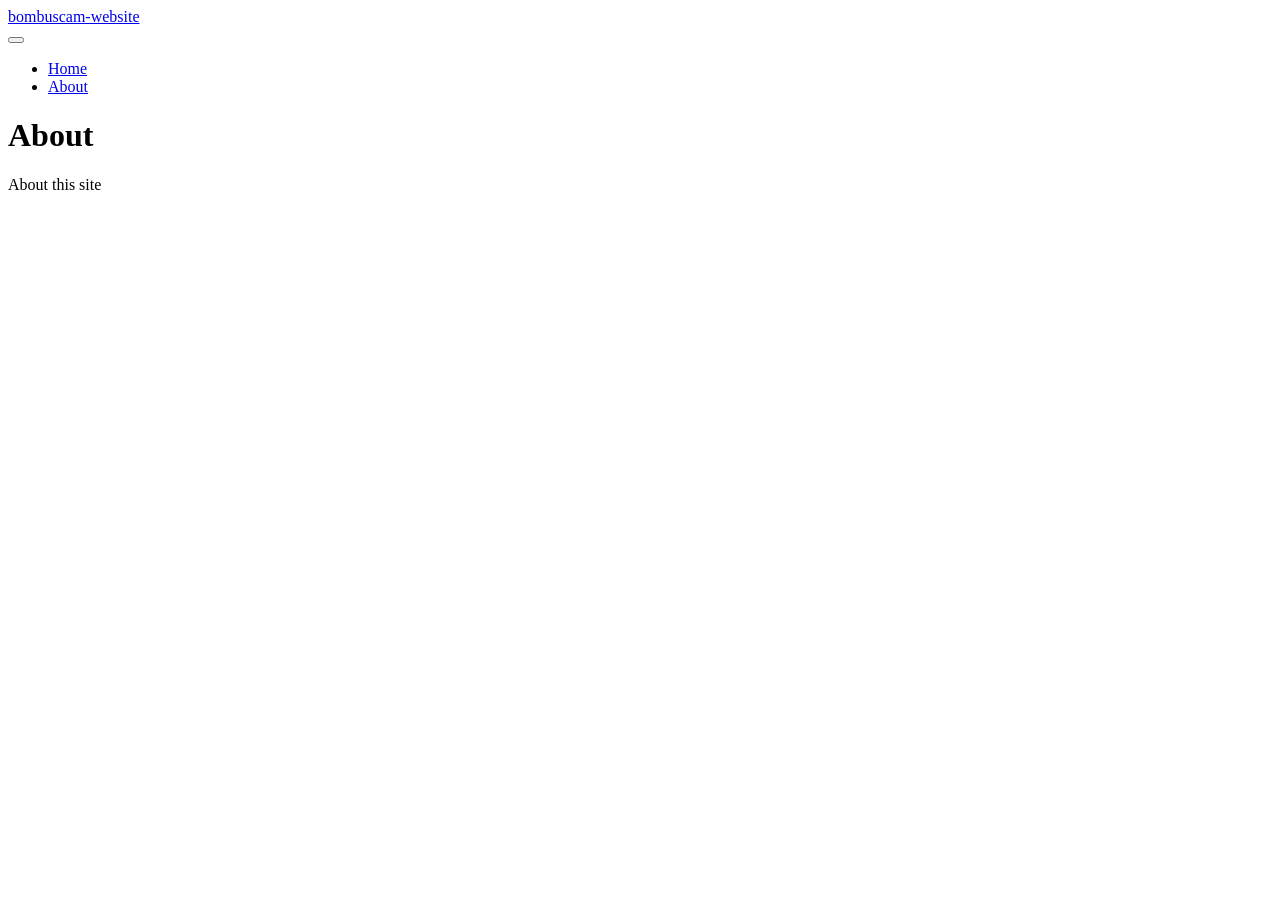
==== docs/about.html @ 67393d84 "first commit" ====
<!DOCTYPE html>
<html xmlns="http://www.w3.org/1999/xhtml" lang="en" xml:lang="en"><head>

<meta charset="utf-8">
<meta name="generator" content="quarto-1.7.32">

<meta name="viewport" content="width=device-width, initial-scale=1.0, user-scalable=yes">


<title>About – bombuscam-website</title>
<style>
code{white-space: pre-wrap;}
span.smallcaps{font-variant: small-caps;}
div.columns{display: flex; gap: min(4vw, 1.5em);}
div.column{flex: auto; overflow-x: auto;}
div.hanging-indent{margin-left: 1.5em; text-indent: -1.5em;}
ul.task-list{list-style: none;}
ul.task-list li input[type="checkbox"] {
  width: 0.8em;
  margin: 0 0.8em 0.2em -1em; /* quarto-specific, see https://github.com/quarto-dev/quarto-cli/issues/4556 */ 
  vertical-align: middle;
}
</style>


<script src="site_libs/quarto-nav/quarto-nav.js"></script>
<script src="site_libs/quarto-nav/headroom.min.js"></script>
<script src="site_libs/clipboard/clipboard.min.js"></script>
<script src="site_libs/quarto-search/autocomplete.umd.js"></script>
<script src="site_libs/quarto-search/fuse.min.js"></script>
<script src="site_libs/quarto-search/quarto-search.js"></script>
<meta name="quarto:offset" content="./">
<script src="site_libs/quarto-html/quarto.js" type="module"></script>
<script src="site_libs/quarto-html/tabsets/tabsets.js" type="module"></script>
<script src="site_libs/quarto-html/popper.min.js"></script>
<script src="site_libs/quarto-html/tippy.umd.min.js"></script>
<script src="site_libs/quarto-html/anchor.min.js"></script>
<link href="site_libs/quarto-html/tippy.css" rel="stylesheet">
<link href="site_libs/quarto-html/quarto-syntax-highlighting-37eea08aefeeee20ff55810ff984fec1.css" rel="stylesheet" id="quarto-text-highlighting-styles">
<script src="site_libs/bootstrap/bootstrap.min.js"></script>
<link href="site_libs/bootstrap/bootstrap-icons.css" rel="stylesheet">
<link href="site_libs/bootstrap/bootstrap-c1fac2584b48ed01fb6e278e36375074.min.css" rel="stylesheet" append-hash="true" id="quarto-bootstrap" data-mode="light">
<script id="quarto-search-options" type="application/json">{
  "location": "navbar",
  "copy-button": false,
  "collapse-after": 3,
  "panel-placement": "end",
  "type": "overlay",
  "limit": 50,
  "keyboard-shortcut": [
    "f",
    "/",
    "s"
  ],
  "show-item-context": false,
  "language": {
    "search-no-results-text": "No results",
    "search-matching-documents-text": "matching documents",
    "search-copy-link-title": "Copy link to search",
    "search-hide-matches-text": "Hide additional matches",
    "search-more-match-text": "more match in this document",
    "search-more-matches-text": "more matches in this document",
    "search-clear-button-title": "Clear",
    "search-text-placeholder": "",
    "search-detached-cancel-button-title": "Cancel",
    "search-submit-button-title": "Submit",
    "search-label": "Search"
  }
}</script>


<link rel="stylesheet" href="styles.css">
</head>

<body class="nav-fixed quarto-light">

<div id="quarto-search-results"></div>
  <header id="quarto-header" class="headroom fixed-top">
    <nav class="navbar navbar-expand-lg " data-bs-theme="dark">
      <div class="navbar-container container-fluid">
      <div class="navbar-brand-container mx-auto">
    <a class="navbar-brand" href="./index.html">
    <span class="navbar-title">bombuscam-website</span>
    </a>
  </div>
            <div id="quarto-search" class="" title="Search"></div>
          <button class="navbar-toggler" type="button" data-bs-toggle="collapse" data-bs-target="#navbarCollapse" aria-controls="navbarCollapse" role="menu" aria-expanded="false" aria-label="Toggle navigation" onclick="if (window.quartoToggleHeadroom) { window.quartoToggleHeadroom(); }">
  <span class="navbar-toggler-icon"></span>
</button>
          <div class="collapse navbar-collapse" id="navbarCollapse">
            <ul class="navbar-nav navbar-nav-scroll me-auto">
  <li class="nav-item">
    <a class="nav-link" href="./index.html"> 
<span class="menu-text">Home</span></a>
  </li>  
  <li class="nav-item">
    <a class="nav-link active" href="./about.html" aria-current="page"> 
<span class="menu-text">About</span></a>
  </li>  
</ul>
          </div> <!-- /navcollapse -->
            <div class="quarto-navbar-tools">
</div>
      </div> <!-- /container-fluid -->
    </nav>
</header>
<!-- content -->
<div id="quarto-content" class="quarto-container page-columns page-rows-contents page-layout-article page-navbar">
<!-- sidebar -->
<!-- margin-sidebar -->
    <div id="quarto-margin-sidebar" class="sidebar margin-sidebar zindex-bottom">
        
    </div>
<!-- main -->
<main class="content" id="quarto-document-content">

<header id="title-block-header" class="quarto-title-block default">
<div class="quarto-title">
<h1 class="title">About</h1>
</div>



<div class="quarto-title-meta">

    
  
    
  </div>
  


</header>


<p>About this site</p>



</main> <!-- /main -->
<script id="quarto-html-after-body" type="application/javascript">
  window.document.addEventListener("DOMContentLoaded", function (event) {
    const icon = "";
    const anchorJS = new window.AnchorJS();
    anchorJS.options = {
      placement: 'right',
      icon: icon
    };
    anchorJS.add('.anchored');
    const isCodeAnnotation = (el) => {
      for (const clz of el.classList) {
        if (clz.startsWith('code-annotation-')) {                     
          return true;
        }
      }
      return false;
    }
    const onCopySuccess = function(e) {
      // button target
      const button = e.trigger;
      // don't keep focus
      button.blur();
      // flash "checked"
      button.classList.add('code-copy-button-checked');
      var currentTitle = button.getAttribute("title");
      button.setAttribute("title", "Copied!");
      let tooltip;
      if (window.bootstrap) {
        button.setAttribute("data-bs-toggle", "tooltip");
        button.setAttribute("data-bs-placement", "left");
        button.setAttribute("data-bs-title", "Copied!");
        tooltip = new bootstrap.Tooltip(button, 
          { trigger: "manual", 
            customClass: "code-copy-button-tooltip",
            offset: [0, -8]});
        tooltip.show();    
      }
      setTimeout(function() {
        if (tooltip) {
          tooltip.hide();
          button.removeAttribute("data-bs-title");
          button.removeAttribute("data-bs-toggle");
          button.removeAttribute("data-bs-placement");
        }
        button.setAttribute("title", currentTitle);
        button.classList.remove('code-copy-button-checked');
      }, 1000);
      // clear code selection
      e.clearSelection();
    }
    const getTextToCopy = function(trigger) {
        const codeEl = trigger.previousElementSibling.cloneNode(true);
        for (const childEl of codeEl.children) {
          if (isCodeAnnotation(childEl)) {
            childEl.remove();
          }
        }
        return codeEl.innerText;
    }
    const clipboard = new window.ClipboardJS('.code-copy-button:not([data-in-quarto-modal])', {
      text: getTextToCopy
    });
    clipboard.on('success', onCopySuccess);
    if (window.document.getElementById('quarto-embedded-source-code-modal')) {
      const clipboardModal = new window.ClipboardJS('.code-copy-button[data-in-quarto-modal]', {
        text: getTextToCopy,
        container: window.document.getElementById('quarto-embedded-source-code-modal')
      });
      clipboardModal.on('success', onCopySuccess);
    }
      var localhostRegex = new RegExp(/^(?:http|https):\/\/localhost\:?[0-9]*\//);
      var mailtoRegex = new RegExp(/^mailto:/);
        var filterRegex = new RegExp('/' + window.location.host + '/');
      var isInternal = (href) => {
          return filterRegex.test(href) || localhostRegex.test(href) || mailtoRegex.test(href);
      }
      // Inspect non-navigation links and adorn them if external
     var links = window.document.querySelectorAll('a[href]:not(.nav-link):not(.navbar-brand):not(.toc-action):not(.sidebar-link):not(.sidebar-item-toggle):not(.pagination-link):not(.no-external):not([aria-hidden]):not(.dropdown-item):not(.quarto-navigation-tool):not(.about-link)');
      for (var i=0; i<links.length; i++) {
        const link = links[i];
        if (!isInternal(link.href)) {
          // undo the damage that might have been done by quarto-nav.js in the case of
          // links that we want to consider external
          if (link.dataset.originalHref !== undefined) {
            link.href = link.dataset.originalHref;
          }
        }
      }
    function tippyHover(el, contentFn, onTriggerFn, onUntriggerFn) {
      const config = {
        allowHTML: true,
        maxWidth: 500,
        delay: 100,
        arrow: false,
        appendTo: function(el) {
            return el.parentElement;
        },
        interactive: true,
        interactiveBorder: 10,
        theme: 'quarto',
        placement: 'bottom-start',
      };
      if (contentFn) {
        config.content = contentFn;
      }
      if (onTriggerFn) {
        config.onTrigger = onTriggerFn;
      }
      if (onUntriggerFn) {
        config.onUntrigger = onUntriggerFn;
      }
      window.tippy(el, config); 
    }
    const noterefs = window.document.querySelectorAll('a[role="doc-noteref"]');
    for (var i=0; i<noterefs.length; i++) {
      const ref = noterefs[i];
      tippyHover(ref, function() {
        // use id or data attribute instead here
        let href = ref.getAttribute('data-footnote-href') || ref.getAttribute('href');
        try { href = new URL(href).hash; } catch {}
        const id = href.replace(/^#\/?/, "");
        const note = window.document.getElementById(id);
        if (note) {
          return note.innerHTML;
        } else {
          return "";
        }
      });
    }
    const xrefs = window.document.querySelectorAll('a.quarto-xref');
    const processXRef = (id, note) => {
      // Strip column container classes
      const stripColumnClz = (el) => {
        el.classList.remove("page-full", "page-columns");
        if (el.children) {
          for (const child of el.children) {
            stripColumnClz(child);
          }
        }
      }
      stripColumnClz(note)
      if (id === null || id.startsWith('sec-')) {
        // Special case sections, only their first couple elements
        const container = document.createElement("div");
        if (note.children && note.children.length > 2) {
          container.appendChild(note.children[0].cloneNode(true));
          for (let i = 1; i < note.children.length; i++) {
            const child = note.children[i];
            if (child.tagName === "P" && child.innerText === "") {
              continue;
            } else {
              container.appendChild(child.cloneNode(true));
              break;
            }
          }
          if (window.Quarto?.typesetMath) {
            window.Quarto.typesetMath(container);
          }
          return container.innerHTML
        } else {
          if (window.Quarto?.typesetMath) {
            window.Quarto.typesetMath(note);
          }
          return note.innerHTML;
        }
      } else {
        // Remove any anchor links if they are present
        const anchorLink = note.querySelector('a.anchorjs-link');
        if (anchorLink) {
          anchorLink.remove();
        }
        if (window.Quarto?.typesetMath) {
          window.Quarto.typesetMath(note);
        }
        if (note.classList.contains("callout")) {
          return note.outerHTML;
        } else {
          return note.innerHTML;
        }
      }
    }
    for (var i=0; i<xrefs.length; i++) {
      const xref = xrefs[i];
      tippyHover(xref, undefined, function(instance) {
        instance.disable();
        let url = xref.getAttribute('href');
        let hash = undefined; 
        if (url.startsWith('#')) {
          hash = url;
        } else {
          try { hash = new URL(url).hash; } catch {}
        }
        if (hash) {
          const id = hash.replace(/^#\/?/, "");
          const note = window.document.getElementById(id);
          if (note !== null) {
            try {
              const html = processXRef(id, note.cloneNode(true));
              instance.setContent(html);
            } finally {
              instance.enable();
              instance.show();
            }
          } else {
            // See if we can fetch this
            fetch(url.split('#')[0])
            .then(res => res.text())
            .then(html => {
              const parser = new DOMParser();
              const htmlDoc = parser.parseFromString(html, "text/html");
              const note = htmlDoc.getElementById(id);
              if (note !== null) {
                const html = processXRef(id, note);
                instance.setContent(html);
              } 
            }).finally(() => {
              instance.enable();
              instance.show();
            });
          }
        } else {
          // See if we can fetch a full url (with no hash to target)
          // This is a special case and we should probably do some content thinning / targeting
          fetch(url)
          .then(res => res.text())
          .then(html => {
            const parser = new DOMParser();
            const htmlDoc = parser.parseFromString(html, "text/html");
            const note = htmlDoc.querySelector('main.content');
            if (note !== null) {
              // This should only happen for chapter cross references
              // (since there is no id in the URL)
              // remove the first header
              if (note.children.length > 0 && note.children[0].tagName === "HEADER") {
                note.children[0].remove();
              }
              const html = processXRef(null, note);
              instance.setContent(html);
            } 
          }).finally(() => {
            instance.enable();
            instance.show();
          });
        }
      }, function(instance) {
      });
    }
        let selectedAnnoteEl;
        const selectorForAnnotation = ( cell, annotation) => {
          let cellAttr = 'data-code-cell="' + cell + '"';
          let lineAttr = 'data-code-annotation="' +  annotation + '"';
          const selector = 'span[' + cellAttr + '][' + lineAttr + ']';
          return selector;
        }
        const selectCodeLines = (annoteEl) => {
          const doc = window.document;
          const targetCell = annoteEl.getAttribute("data-target-cell");
          const targetAnnotation = annoteEl.getAttribute("data-target-annotation");
          const annoteSpan = window.document.querySelector(selectorForAnnotation(targetCell, targetAnnotation));
          const lines = annoteSpan.getAttribute("data-code-lines").split(",");
          const lineIds = lines.map((line) => {
            return targetCell + "-" + line;
          })
          let top = null;
          let height = null;
          let parent = null;
          if (lineIds.length > 0) {
              //compute the position of the single el (top and bottom and make a div)
              const el = window.document.getElementById(lineIds[0]);
              top = el.offsetTop;
              height = el.offsetHeight;
              parent = el.parentElement.parentElement;
            if (lineIds.length > 1) {
              const lastEl = window.document.getElementById(lineIds[lineIds.length - 1]);
              const bottom = lastEl.offsetTop + lastEl.offsetHeight;
              height = bottom - top;
            }
            if (top !== null && height !== null && parent !== null) {
              // cook up a div (if necessary) and position it 
              let div = window.document.getElementById("code-annotation-line-highlight");
              if (div === null) {
                div = window.document.createElement("div");
                div.setAttribute("id", "code-annotation-line-highlight");
                div.style.position = 'absolute';
                parent.appendChild(div);
              }
              div.style.top = top - 2 + "px";
              div.style.height = height + 4 + "px";
              div.style.left = 0;
              let gutterDiv = window.document.getElementById("code-annotation-line-highlight-gutter");
              if (gutterDiv === null) {
                gutterDiv = window.document.createElement("div");
                gutterDiv.setAttribute("id", "code-annotation-line-highlight-gutter");
                gutterDiv.style.position = 'absolute';
                const codeCell = window.document.getElementById(targetCell);
                const gutter = codeCell.querySelector('.code-annotation-gutter');
                gutter.appendChild(gutterDiv);
              }
              gutterDiv.style.top = top - 2 + "px";
              gutterDiv.style.height = height + 4 + "px";
            }
            selectedAnnoteEl = annoteEl;
          }
        };
        const unselectCodeLines = () => {
          const elementsIds = ["code-annotation-line-highlight", "code-annotation-line-highlight-gutter"];
          elementsIds.forEach((elId) => {
            const div = window.document.getElementById(elId);
            if (div) {
              div.remove();
            }
          });
          selectedAnnoteEl = undefined;
        };
          // Handle positioning of the toggle
      window.addEventListener(
        "resize",
        throttle(() => {
          elRect = undefined;
          if (selectedAnnoteEl) {
            selectCodeLines(selectedAnnoteEl);
          }
        }, 10)
      );
      function throttle(fn, ms) {
      let throttle = false;
      let timer;
        return (...args) => {
          if(!throttle) { // first call gets through
              fn.apply(this, args);
              throttle = true;
          } else { // all the others get throttled
              if(timer) clearTimeout(timer); // cancel #2
              timer = setTimeout(() => {
                fn.apply(this, args);
                timer = throttle = false;
              }, ms);
          }
        };
      }
        // Attach click handler to the DT
        const annoteDls = window.document.querySelectorAll('dt[data-target-cell]');
        for (const annoteDlNode of annoteDls) {
          annoteDlNode.addEventListener('click', (event) => {
            const clickedEl = event.target;
            if (clickedEl !== selectedAnnoteEl) {
              unselectCodeLines();
              const activeEl = window.document.querySelector('dt[data-target-cell].code-annotation-active');
              if (activeEl) {
                activeEl.classList.remove('code-annotation-active');
              }
              selectCodeLines(clickedEl);
              clickedEl.classList.add('code-annotation-active');
            } else {
              // Unselect the line
              unselectCodeLines();
              clickedEl.classList.remove('code-annotation-active');
            }
          });
        }
    const findCites = (el) => {
      const parentEl = el.parentElement;
      if (parentEl) {
        const cites = parentEl.dataset.cites;
        if (cites) {
          return {
            el,
            cites: cites.split(' ')
          };
        } else {
          return findCites(el.parentElement)
        }
      } else {
        return undefined;
      }
    };
    var bibliorefs = window.document.querySelectorAll('a[role="doc-biblioref"]');
    for (var i=0; i<bibliorefs.length; i++) {
      const ref = bibliorefs[i];
      const citeInfo = findCites(ref);
      if (citeInfo) {
        tippyHover(citeInfo.el, function() {
          var popup = window.document.createElement('div');
          citeInfo.cites.forEach(function(cite) {
            var citeDiv = window.document.createElement('div');
            citeDiv.classList.add('hanging-indent');
            citeDiv.classList.add('csl-entry');
            var biblioDiv = window.document.getElementById('ref-' + cite);
            if (biblioDiv) {
              citeDiv.innerHTML = biblioDiv.innerHTML;
            }
            popup.appendChild(citeDiv);
          });
          return popup.innerHTML;
        });
      }
    }
  });
  </script>
</div> <!-- /content -->




</body></html>
---- docs/site_libs/quarto-html/tippy.css ----
.tippy-box[data-animation=fade][data-state=hidden]{opacity:0}[data-tippy-root]{max-width:calc(100vw - 10px)}.tippy-box{position:relative;background-color:#333;color:#fff;border-radius:4px;font-size:14px;line-height:1.4;white-space:normal;outline:0;transition-property:transform,visibility,opacity}.tippy-box[data-placement^=top]>.tippy-arrow{bottom:0}.tippy-box[data-placement^=top]>.tippy-arrow:before{bottom:-7px;left:0;border-width:8px 8px 0;border-top-color:initial;transform-origin:center top}.tippy-box[data-placement^=bottom]>.tippy-arrow{top:0}.tippy-box[data-placement^=bottom]>.tippy-arrow:before{top:-7px;left:0;border-width:0 8px 8px;border-bottom-color:initial;transform-origin:center bottom}.tippy-box[data-placement^=left]>.tippy-arrow{right:0}.tippy-box[data-placement^=left]>.tippy-arrow:before{border-width:8px 0 8px 8px;border-left-color:initial;right:-7px;transform-origin:center left}.tippy-box[data-placement^=right]>.tippy-arrow{left:0}.tippy-box[data-placement^=right]>.tippy-arrow:before{left:-7px;border-width:8px 8px 8px 0;border-right-color:initial;transform-origin:center right}.tippy-box[data-inertia][data-state=visible]{transition-timing-function:cubic-bezier(.54,1.5,.38,1.11)}.tippy-arrow{width:16px;height:16px;color:#333}.tippy-arrow:before{content:"";position:absolute;border-color:transparent;border-style:solid}.tippy-content{position:relative;padding:5px 9px;z-index:1}
---- docs/styles.css ----
/* css styles */
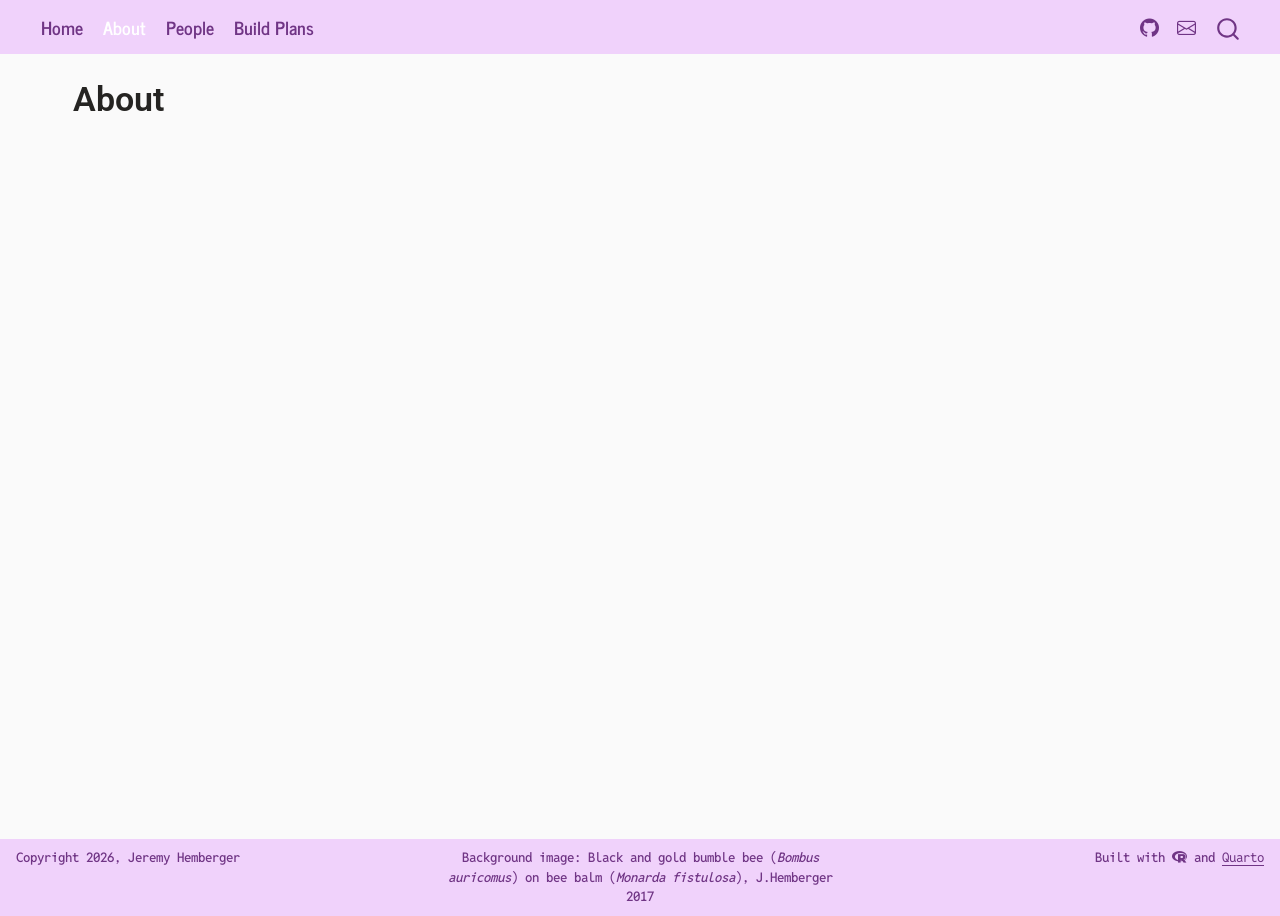
==== commit 98344d90: "update homepage and try to figure out hero videos" ====
--- a/docs/about.html
+++ b/docs/about.html
@@ -2,17 +2,23 @@
 <html xmlns="http://www.w3.org/1999/xhtml" lang="en" xml:lang="en"><head>
 
 <meta charset="utf-8">
-<meta name="generator" content="quarto-1.7.32">
+<meta name="generator" content="quarto-1.10.18">
 
 <meta name="viewport" content="width=device-width, initial-scale=1.0, user-scalable=yes">
 
 
-<title>About – bombuscam-website</title>
+<title>About – The BombusCam</title>
 <style>
-code{white-space: pre-wrap;}
+/* Default styles provided by pandoc.
+** See https://pandoc.org/MANUAL.html#variables-for-html for config info.
+*/
 span.smallcaps{font-variant: small-caps;}
-div.columns{display: flex; gap: min(4vw, 1.5em);}
-div.column{flex: auto; overflow-x: auto;}
+div.columns{display: flex; gap: 1.5em;}
+div.column{flex: auto;}
+@media screen {
+div.columns{gap: min(4vw, 1.5em);}
+div.column{overflow-x: auto;}
+}
 div.hanging-indent{margin-left: 1.5em; text-indent: -1.5em;}
 ul.task-list{list-style: none;}
 ul.task-list li input[type="checkbox"] {
@@ -36,10 +42,13 @@
 <script src="site_libs/quarto-html/tippy.umd.min.js"></script>
 <script src="site_libs/quarto-html/anchor.min.js"></script>
 <link href="site_libs/quarto-html/tippy.css" rel="stylesheet">
-<link href="site_libs/quarto-html/quarto-syntax-highlighting-37eea08aefeeee20ff55810ff984fec1.css" rel="stylesheet" id="quarto-text-highlighting-styles">
+<link href="site_libs/quarto-html/quarto-syntax-highlighting-64a204ab8560d761af7679ceaba22944.css" rel="stylesheet" id="quarto-text-highlighting-styles">
 <script src="site_libs/bootstrap/bootstrap.min.js"></script>
 <link href="site_libs/bootstrap/bootstrap-icons.css" rel="stylesheet">
-<link href="site_libs/bootstrap/bootstrap-c1fac2584b48ed01fb6e278e36375074.min.css" rel="stylesheet" append-hash="true" id="quarto-bootstrap" data-mode="light">
+<link href="site_libs/bootstrap/bootstrap-af9cd945ee149315646bb46bbea5b964.min.css" rel="stylesheet" append-hash="true" id="quarto-bootstrap" data-mode="light">
+<link href="site_libs/quarto-contrib/fontawesome6-6.7.2/all.min.css" rel="stylesheet">
+<link href="site_libs/quarto-contrib/fontawesome6-6.7.2/latex-fontsize.css" rel="stylesheet">
+<script src="site_libs/quarto-contrib/iconify-3.0.0/iconify-icon.min.js"></script>
 <script id="quarto-search-options" type="application/json">{
   "location": "navbar",
   "copy-button": false,
@@ -69,7 +78,6 @@
 }</script>
 
 
-<link rel="stylesheet" href="styles.css">
 </head>
 
 <body class="nav-fixed quarto-light">
@@ -78,11 +86,6 @@
   <header id="quarto-header" class="headroom fixed-top">
     <nav class="navbar navbar-expand-lg " data-bs-theme="dark">
       <div class="navbar-container container-fluid">
-      <div class="navbar-brand-container mx-auto">
-    <a class="navbar-brand" href="./index.html">
-    <span class="navbar-title">bombuscam-website</span>
-    </a>
-  </div>
             <div id="quarto-search" class="" title="Search"></div>
           <button class="navbar-toggler" type="button" data-bs-toggle="collapse" data-bs-target="#navbarCollapse" aria-controls="navbarCollapse" role="menu" aria-expanded="false" aria-label="Toggle navigation" onclick="if (window.quartoToggleHeadroom) { window.quartoToggleHeadroom(); }">
   <span class="navbar-toggler-icon"></span>
@@ -97,6 +100,30 @@
     <a class="nav-link active" href="./about.html" aria-current="page"> 
 <span class="menu-text">About</span></a>
   </li>  
+  <li class="nav-item">
+    <a class="nav-link" href="./people.html"> 
+<span class="menu-text">People</span></a>
+  </li>  
+  <li class="nav-item">
+    <a class="nav-link" href="./build-plans.html"> 
+<span class="menu-text">Build Plans</span></a>
+  </li>  
+</ul>
+            <ul class="navbar-nav navbar-nav-scroll ms-auto">
+  <li class="nav-item">
+    <a class="nav-link" href="https://bsky.app/profile/jhemberger.bsky.social" target="_blank"> 
+<span class="menu-text"><iconify-icon role="img" inline="" icon="fa6-brands:bluesky" style="font-size: 1.1em;" aria-label="Icon bluesky from fa6-brands Iconify.design set." title="Bluesky"></iconify-icon></span></a>
+  </li>  
+  <li class="nav-item compact">
+    <a class="nav-link" href="https://github.com/ibug-lab/bombuscam" target="_blank"> <i class="bi bi-github" role="img">
+</i> 
+<span class="menu-text"></span></a>
+  </li>  
+  <li class="nav-item compact">
+    <a class="nav-link" href="mailto:jhemberg@umn.edu"> <i class="bi bi-envelope" role="img">
+</i> 
+<span class="menu-text"></span></a>
+  </li>  
 </ul>
           </div> <!-- /navcollapse -->
             <div class="quarto-navbar-tools">
@@ -105,14 +132,14 @@
     </nav>
 </header>
 <!-- content -->
-<div id="quarto-content" class="quarto-container page-columns page-rows-contents page-layout-article page-navbar">
+<div id="quarto-content" class="quarto-container page-columns page-rows-contents page-layout-full page-navbar">
 <!-- sidebar -->
 <!-- margin-sidebar -->
     <div id="quarto-margin-sidebar" class="sidebar margin-sidebar zindex-bottom">
         
     </div>
 <!-- main -->
-<main class="content" id="quarto-document-content">
+<main class="content column-page" id="quarto-document-content">
 
 <header id="title-block-header" class="quarto-title-block default">
 <div class="quarto-title">
@@ -121,7 +148,7 @@
 
 
 
-<div class="quarto-title-meta">
+<div class="quarto-title-meta column-page">
 
     
   
@@ -133,9 +160,21 @@
 </header>
 
 
-<p>About this site</p>
-
-
+<div class="video-hero">
+<video autoplay="" loop="" muted="" playsinline="">
+<source src="" type="video/quicktime">
+<p>Your browser does not support the video tag. </p>
+<div class="hero-overlay">
+
+</div>
+<section id="welcome-to-the-pollinator-ecology-lab" class="level1 hero-content">
+<h1>Welcome to the Pollinator Ecology Lab</h1>
+<p>We study how environmental change affects pollinators and the plants they rely on.</p>
+</section>
+<p>::::</p>
+
+
+</video></div>
 
 </main> <!-- /main -->
 <script id="quarto-html-after-body" type="application/javascript">
@@ -189,13 +228,14 @@
       e.clearSelection();
     }
     const getTextToCopy = function(trigger) {
-        const codeEl = trigger.previousElementSibling.cloneNode(true);
-        for (const childEl of codeEl.children) {
-          if (isCodeAnnotation(childEl)) {
-            childEl.remove();
-          }
-        }
-        return codeEl.innerText;
+      const outerScaffold = trigger.parentElement.cloneNode(true);
+      const codeEl = outerScaffold.querySelector('code');
+      for (const childEl of codeEl.children) {
+        if (isCodeAnnotation(childEl)) {
+          childEl.remove();
+        }
+      }
+      return codeEl.innerText;
     }
     const clipboard = new window.ClipboardJS('.code-copy-button:not([data-in-quarto-modal])', {
       text: getTextToCopy
@@ -538,6 +578,19 @@
   });
   </script>
 </div> <!-- /content -->
+<footer class="footer">
+  <div class="nav-footer">
+    <div class="nav-footer-left">
+<p>Copyright 2026, Jeremy Hemberger</p>
+</div>   
+    <div class="nav-footer-center">
+<p>Background image: Black and gold bumble bee (<i>Bombus auricomus</i>) on bee balm (<i>Monarda fistulosa</i>), J.Hemberger 2017</p>
+</div>
+    <div class="nav-footer-right">
+<p>Built with <a href="https://www.r-project.org/about.html" target="_blank"><i class="fa-brands fa-r-project" title="R Project" aria-label="r-project"></i></a> and <a href="https://quarto.org/" target="_blank">Quarto</a></p>
+</div>
+  </div>
+</footer>
 
 
 
--- a/docs/site_libs/quarto-html/quarto-syntax-highlighting-64a204ab8560d761af7679ceaba22944.css
+++ b/docs/site_libs/quarto-html/quarto-syntax-highlighting-64a204ab8560d761af7679ceaba22944.css
@@ -0,0 +1,236 @@
+/* quarto syntax highlight colors */
+:root {
+  --quarto-hl-ot-color: #003B4F;
+  --quarto-hl-at-color: #657422;
+  --quarto-hl-ss-color: #20794D;
+  --quarto-hl-an-color: #5E5E5E;
+  --quarto-hl-fu-color: #4758AB;
+  --quarto-hl-st-color: #20794D;
+  --quarto-hl-cf-color: #003B4F;
+  --quarto-hl-op-color: #5E5E5E;
+  --quarto-hl-er-color: #AD0000;
+  --quarto-hl-bn-color: #AD0000;
+  --quarto-hl-al-color: #AD0000;
+  --quarto-hl-va-color: #111111;
+  --quarto-hl-bu-color: inherit;
+  --quarto-hl-ex-color: inherit;
+  --quarto-hl-pp-color: #AD0000;
+  --quarto-hl-in-color: #5E5E5E;
+  --quarto-hl-vs-color: #20794D;
+  --quarto-hl-wa-color: #5E5E5E;
+  --quarto-hl-do-color: #5E5E5E;
+  --quarto-hl-im-color: #00769E;
+  --quarto-hl-ch-color: #20794D;
+  --quarto-hl-dt-color: #AD0000;
+  --quarto-hl-fl-color: #AD0000;
+  --quarto-hl-co-color: #5E5E5E;
+  --quarto-hl-cv-color: #5E5E5E;
+  --quarto-hl-cn-color: #8f5902;
+  --quarto-hl-sc-color: #5E5E5E;
+  --quarto-hl-dv-color: #AD0000;
+  --quarto-hl-kw-color: #003B4F;
+}
+
+/* other quarto variables */
+:root {
+  --quarto-font-monospace: SFMono-Regular, Menlo, Monaco, Consolas, "Liberation Mono", "Courier New", monospace;
+}
+
+/* syntax highlight based on Pandoc's rules */
+pre > code.sourceCode > span {
+  color: #003B4F;
+}
+
+code.sourceCode > span {
+  color: #003B4F;
+}
+
+div.sourceCode,
+div.sourceCode pre.sourceCode {
+  color: #003B4F;
+}
+
+/* Normal */
+code span {
+  color: #003B4F;
+}
+
+/* Alert */
+code span.al {
+  color: #AD0000;
+  font-style: inherit;
+}
+
+/* Annotation */
+code span.an {
+  color: #5E5E5E;
+  font-style: inherit;
+}
+
+/* Attribute */
+code span.at {
+  color: #657422;
+  font-style: inherit;
+}
+
+/* BaseN */
+code span.bn {
+  color: #AD0000;
+  font-style: inherit;
+}
+
+/* BuiltIn */
+code span.bu {
+  font-style: inherit;
+}
+
+/* ControlFlow */
+code span.cf {
+  color: #003B4F;
+  font-weight: bold;
+  font-style: inherit;
+}
+
+/* Char */
+code span.ch {
+  color: #20794D;
+  font-style: inherit;
+}
+
+/* Constant */
+code span.cn {
+  color: #8f5902;
+  font-style: inherit;
+}
+
+/* Comment */
+code span.co {
+  color: #5E5E5E;
+  font-style: inherit;
+}
+
+/* CommentVar */
+code span.cv {
+  color: #5E5E5E;
+  font-style: italic;
+}
+
+/* Documentation */
+code span.do {
+  color: #5E5E5E;
+  font-style: italic;
+}
+
+/* DataType */
+code span.dt {
+  color: #AD0000;
+  font-style: inherit;
+}
+
+/* DecVal */
+code span.dv {
+  color: #AD0000;
+  font-style: inherit;
+}
+
+/* Error */
+code span.er {
+  color: #AD0000;
+  font-style: inherit;
+}
+
+/* Extension */
+code span.ex {
+  font-style: inherit;
+}
+
+/* Float */
+code span.fl {
+  color: #AD0000;
+  font-style: inherit;
+}
+
+/* Function */
+code span.fu {
+  color: #4758AB;
+  font-style: inherit;
+}
+
+/* Import */
+code span.im {
+  color: #00769E;
+  font-style: inherit;
+}
+
+/* Information */
+code span.in {
+  color: #5E5E5E;
+  font-style: inherit;
+}
+
+/* Keyword */
+code span.kw {
+  color: #003B4F;
+  font-weight: bold;
+  font-style: inherit;
+}
+
+/* Operator */
+code span.op {
+  color: #5E5E5E;
+  font-style: inherit;
+}
+
+/* Other */
+code span.ot {
+  color: #003B4F;
+  font-style: inherit;
+}
+
+/* Preprocessor */
+code span.pp {
+  color: #AD0000;
+  font-style: inherit;
+}
+
+/* SpecialChar */
+code span.sc {
+  color: #5E5E5E;
+  font-style: inherit;
+}
+
+/* SpecialString */
+code span.ss {
+  color: #20794D;
+  font-style: inherit;
+}
+
+/* String */
+code span.st {
+  color: #20794D;
+  font-style: inherit;
+}
+
+/* Variable */
+code span.va {
+  color: #111111;
+  font-style: inherit;
+}
+
+/* VerbatimString */
+code span.vs {
+  color: #20794D;
+  font-style: inherit;
+}
+
+/* Warning */
+code span.wa {
+  color: #5E5E5E;
+  font-style: italic;
+}
+
+.prevent-inlining {
+  content: "</";
+}
+
+/*# sourceMappingURL=9d8d5bb603a83b8298b89080a598c93b.css.map */
--- a/docs/site_libs/quarto-contrib/fontawesome6-6.7.2/latex-fontsize.css
+++ b/docs/site_libs/quarto-contrib/fontawesome6-6.7.2/latex-fontsize.css
@@ -0,0 +1,30 @@
+.fa-tiny {
+  font-size: 0.5em;
+}
+.fa-scriptsize {
+  font-size: 0.7em;
+}
+.fa-footnotesize {
+  font-size: 0.8em;
+}
+.fa-small {
+  font-size: 0.9em;
+}
+.fa-normalsize {
+  font-size: 1em;
+}
+.fa-large {
+  font-size: 1.2em;
+}
+.fa-Large {
+  font-size: 1.5em;
+}
+.fa-LARGE {
+  font-size: 1.75em;
+}
+.fa-huge {
+  font-size: 2em;
+}
+.fa-Huge {
+  font-size: 2.5em;
+}
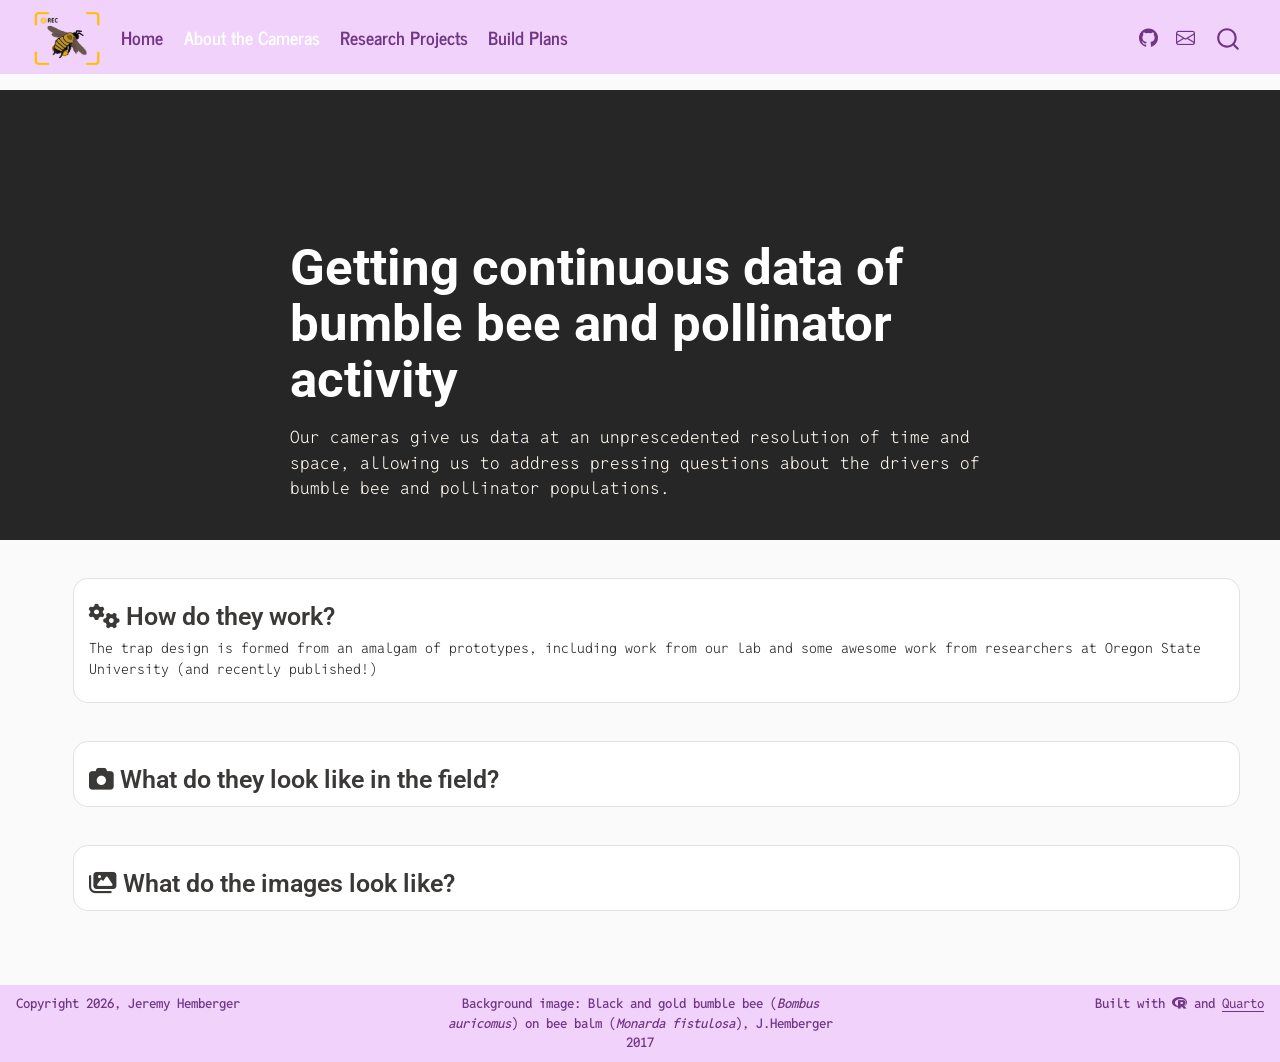
==== commit a7dafdd5: "figured out hero video on about page" ====
--- a/docs/about.html
+++ b/docs/about.html
@@ -2,23 +2,17 @@
 <html xmlns="http://www.w3.org/1999/xhtml" lang="en" xml:lang="en"><head>
 
 <meta charset="utf-8">
-<meta name="generator" content="quarto-1.10.18">
+<meta name="generator" content="quarto-1.7.32">
 
 <meta name="viewport" content="width=device-width, initial-scale=1.0, user-scalable=yes">
 
 
-<title>About – The BombusCam</title>
+<title>about – The BombusCam</title>
 <style>
-/* Default styles provided by pandoc.
-** See https://pandoc.org/MANUAL.html#variables-for-html for config info.
-*/
+code{white-space: pre-wrap;}
 span.smallcaps{font-variant: small-caps;}
-div.columns{display: flex; gap: 1.5em;}
-div.column{flex: auto;}
-@media screen {
-div.columns{gap: min(4vw, 1.5em);}
-div.column{overflow-x: auto;}
-}
+div.columns{display: flex; gap: min(4vw, 1.5em);}
+div.column{flex: auto; overflow-x: auto;}
 div.hanging-indent{margin-left: 1.5em; text-indent: -1.5em;}
 ul.task-list{list-style: none;}
 ul.task-list li input[type="checkbox"] {
@@ -42,10 +36,10 @@
 <script src="site_libs/quarto-html/tippy.umd.min.js"></script>
 <script src="site_libs/quarto-html/anchor.min.js"></script>
 <link href="site_libs/quarto-html/tippy.css" rel="stylesheet">
-<link href="site_libs/quarto-html/quarto-syntax-highlighting-64a204ab8560d761af7679ceaba22944.css" rel="stylesheet" id="quarto-text-highlighting-styles">
+<link href="site_libs/quarto-html/quarto-syntax-highlighting-37eea08aefeeee20ff55810ff984fec1.css" rel="stylesheet" id="quarto-text-highlighting-styles">
 <script src="site_libs/bootstrap/bootstrap.min.js"></script>
 <link href="site_libs/bootstrap/bootstrap-icons.css" rel="stylesheet">
-<link href="site_libs/bootstrap/bootstrap-af9cd945ee149315646bb46bbea5b964.min.css" rel="stylesheet" append-hash="true" id="quarto-bootstrap" data-mode="light">
+<link href="site_libs/bootstrap/bootstrap-b22f9ddcb56acb3e63f5625f38f81bfc.min.css" rel="stylesheet" append-hash="true" id="quarto-bootstrap" data-mode="light">
 <link href="site_libs/quarto-contrib/fontawesome6-6.7.2/all.min.css" rel="stylesheet">
 <link href="site_libs/quarto-contrib/fontawesome6-6.7.2/latex-fontsize.css" rel="stylesheet">
 <script src="site_libs/quarto-contrib/iconify-3.0.0/iconify-icon.min.js"></script>
@@ -86,6 +80,11 @@
   <header id="quarto-header" class="headroom fixed-top">
     <nav class="navbar navbar-expand-lg " data-bs-theme="dark">
       <div class="navbar-container container-fluid">
+      <div class="navbar-brand-container mx-auto">
+    <a href="./index.html" class="navbar-brand navbar-brand-logo">
+    <img src="./media/bombus-navbar.png" alt="" class="navbar-logo">
+    </a>
+  </div>
             <div id="quarto-search" class="" title="Search"></div>
           <button class="navbar-toggler" type="button" data-bs-toggle="collapse" data-bs-target="#navbarCollapse" aria-controls="navbarCollapse" role="menu" aria-expanded="false" aria-label="Toggle navigation" onclick="if (window.quartoToggleHeadroom) { window.quartoToggleHeadroom(); }">
   <span class="navbar-toggler-icon"></span>
@@ -98,11 +97,11 @@
   </li>  
   <li class="nav-item">
     <a class="nav-link active" href="./about.html" aria-current="page"> 
-<span class="menu-text">About</span></a>
+<span class="menu-text">About the Cameras</span></a>
   </li>  
   <li class="nav-item">
-    <a class="nav-link" href="./people.html"> 
-<span class="menu-text">People</span></a>
+    <a class="nav-link" href="./research.html"> 
+<span class="menu-text">Research Projects</span></a>
   </li>  
   <li class="nav-item">
     <a class="nav-link" href="./build-plans.html"> 
@@ -135,46 +134,41 @@
 <div id="quarto-content" class="quarto-container page-columns page-rows-contents page-layout-full page-navbar">
 <!-- sidebar -->
 <!-- margin-sidebar -->
-    <div id="quarto-margin-sidebar" class="sidebar margin-sidebar zindex-bottom">
-        
-    </div>
+    
 <!-- main -->
-<main class="content column-page" id="quarto-document-content">
-
-<header id="title-block-header" class="quarto-title-block default">
-<div class="quarto-title">
-<h1 class="title">About</h1>
-</div>
-
-
-
-<div class="quarto-title-meta column-page">
-
-    
-  
-    
-  </div>
-  
-
-
-</header>
+<main class="content column-page" id="quarto-document-content"><header id="title-block-header" class="quarto-title-block"></header>
+
+
 
 
 <div class="video-hero">
 <video autoplay="" loop="" muted="" playsinline="">
-<source src="" type="video/quicktime">
-<p>Your browser does not support the video tag. </p>
-<div class="hero-overlay">
-
+  <source src="media/bumbles.mov" type="video/quicktime">
+  Your browser does not support the video tag.
+</video>
+<div class="hero-overlay"></div>
+<section id="getting-continuous-data-of-bumble-bee-and-pollinator-activity" class="level1 hero-content">
+<h1>Getting continuous data of bumble bee and pollinator activity</h1>
+<p class="white-text">
+Our cameras give us data at an unprescedented resolution of time and space, allowing us to address pressing questions about the drivers of bumble bee and pollinator populations.
+</p>
+</section>
 </div>
-<section id="welcome-to-the-pollinator-ecology-lab" class="level1 hero-content">
-<h1>Welcome to the Pollinator Ecology Lab</h1>
-<p>We study how environmental change affects pollinators and the plants they rely on.</p>
+<p><br></p>
+<section id="how-do-they-work" class="level3 research-callout1">
+<h3 class="anchored" data-anchor-id="how-do-they-work"><i class="fa-solid fa-gears" aria-label="gears"></i> How do they work?</h3>
+<p>The trap design is formed from an amalgam of prototypes, including work from our lab and some awesome work from researchers at Oregon State University (and recently published!)</p>
 </section>
-<p>::::</p>
-
-
-</video></div>
+<p><br></p>
+<section id="what-do-they-look-like-in-the-field" class="level3 research-callout1">
+<h3 class="anchored" data-anchor-id="what-do-they-look-like-in-the-field"><i class="fa-solid fa-camera" aria-label="camera"></i> What do they look like in the field?</h3>
+</section>
+<p><br></p>
+<section id="what-do-the-images-look-like" class="level3 research-callout1">
+<h3 class="anchored" data-anchor-id="what-do-the-images-look-like"><i class="fa-solid fa-images" aria-label="images"></i> What do the images look like?</h3>
+</section>
+
+
 
 </main> <!-- /main -->
 <script id="quarto-html-after-body" type="application/javascript">
@@ -228,14 +222,13 @@
       e.clearSelection();
     }
     const getTextToCopy = function(trigger) {
-      const outerScaffold = trigger.parentElement.cloneNode(true);
-      const codeEl = outerScaffold.querySelector('code');
-      for (const childEl of codeEl.children) {
-        if (isCodeAnnotation(childEl)) {
-          childEl.remove();
-        }
-      }
-      return codeEl.innerText;
+        const codeEl = trigger.previousElementSibling.cloneNode(true);
+        for (const childEl of codeEl.children) {
+          if (isCodeAnnotation(childEl)) {
+            childEl.remove();
+          }
+        }
+        return codeEl.innerText;
     }
     const clipboard = new window.ClipboardJS('.code-copy-button:not([data-in-quarto-modal])', {
       text: getTextToCopy
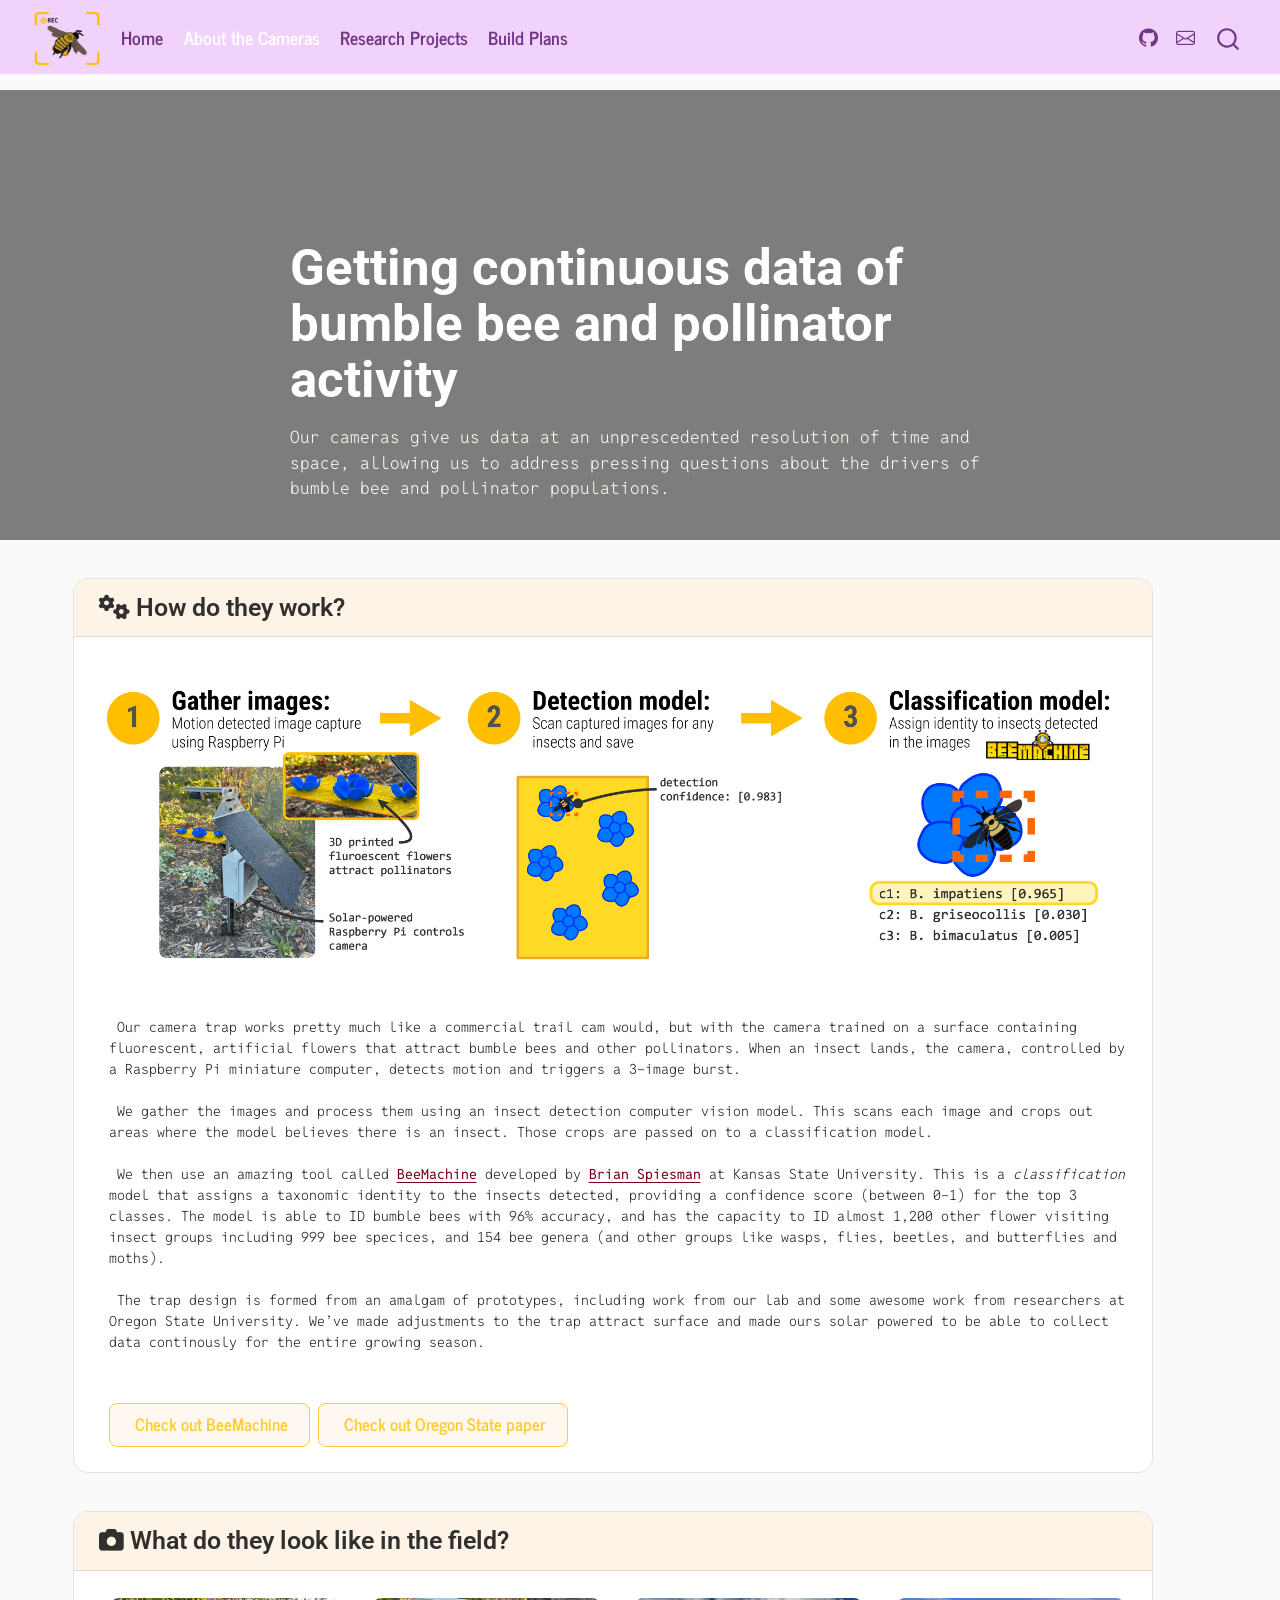
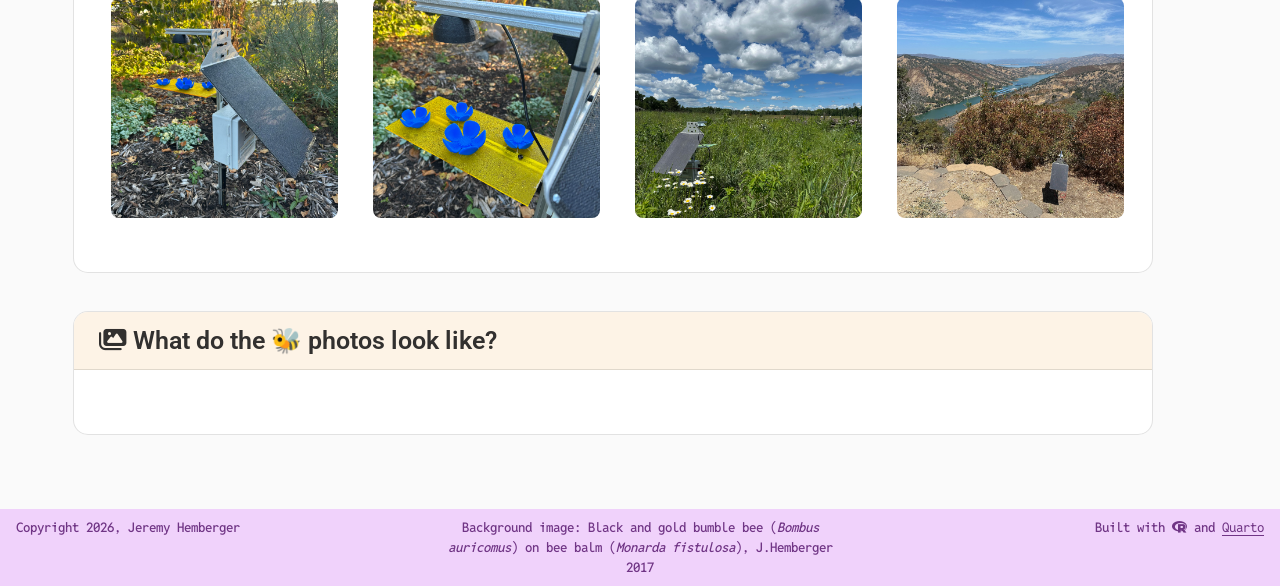
==== commit e4a69b05: "completed about page, drafted research page." ====
--- a/docs/about.html
+++ b/docs/about.html
@@ -2,17 +2,23 @@
 <html xmlns="http://www.w3.org/1999/xhtml" lang="en" xml:lang="en"><head>
 
 <meta charset="utf-8">
-<meta name="generator" content="quarto-1.7.32">
+<meta name="generator" content="quarto-1.10.18">
 
 <meta name="viewport" content="width=device-width, initial-scale=1.0, user-scalable=yes">
 
 
 <title>about – The BombusCam</title>
 <style>
-code{white-space: pre-wrap;}
+/* Default styles provided by pandoc.
+** See https://pandoc.org/MANUAL.html#variables-for-html for config info.
+*/
 span.smallcaps{font-variant: small-caps;}
-div.columns{display: flex; gap: min(4vw, 1.5em);}
-div.column{flex: auto; overflow-x: auto;}
+div.columns{display: flex; gap: 1.5em;}
+div.column{flex: auto;}
+@media screen {
+div.columns{gap: min(4vw, 1.5em);}
+div.column{overflow-x: auto;}
+}
 div.hanging-indent{margin-left: 1.5em; text-indent: -1.5em;}
 ul.task-list{list-style: none;}
 ul.task-list li input[type="checkbox"] {
@@ -36,13 +42,16 @@
 <script src="site_libs/quarto-html/tippy.umd.min.js"></script>
 <script src="site_libs/quarto-html/anchor.min.js"></script>
 <link href="site_libs/quarto-html/tippy.css" rel="stylesheet">
-<link href="site_libs/quarto-html/quarto-syntax-highlighting-37eea08aefeeee20ff55810ff984fec1.css" rel="stylesheet" id="quarto-text-highlighting-styles">
+<link href="site_libs/quarto-html/quarto-syntax-highlighting-64a204ab8560d761af7679ceaba22944.css" rel="stylesheet" id="quarto-text-highlighting-styles">
 <script src="site_libs/bootstrap/bootstrap.min.js"></script>
 <link href="site_libs/bootstrap/bootstrap-icons.css" rel="stylesheet">
-<link href="site_libs/bootstrap/bootstrap-b22f9ddcb56acb3e63f5625f38f81bfc.min.css" rel="stylesheet" append-hash="true" id="quarto-bootstrap" data-mode="light">
+<link href="site_libs/bootstrap/bootstrap-8f843fb7ed270fe64f6b60030a86cdc5.min.css" rel="stylesheet" append-hash="true" id="quarto-bootstrap" data-mode="light">
 <link href="site_libs/quarto-contrib/fontawesome6-6.7.2/all.min.css" rel="stylesheet">
 <link href="site_libs/quarto-contrib/fontawesome6-6.7.2/latex-fontsize.css" rel="stylesheet">
 <script src="site_libs/quarto-contrib/iconify-3.0.0/iconify-icon.min.js"></script>
+<script src="site_libs/quarto-contrib/glightbox/glightbox.min.js"></script>
+<link href="site_libs/quarto-contrib/glightbox/glightbox.min.css" rel="stylesheet">
+<link href="site_libs/quarto-contrib/glightbox/lightbox.css" rel="stylesheet">
 <script id="quarto-search-options" type="application/json">{
   "location": "navbar",
   "copy-button": false,
@@ -82,7 +91,8 @@
       <div class="navbar-container container-fluid">
       <div class="navbar-brand-container mx-auto">
     <a href="./index.html" class="navbar-brand navbar-brand-logo">
-    <img src="./media/bombus-navbar.png" alt="" class="navbar-logo">
+    <img src="./media/bombus-navbar.png" alt="" class="navbar-logo light-content">
+    <img src="./media/bombus-navbar.png" alt="" class="navbar-logo dark-content">
     </a>
   </div>
             <div id="quarto-search" class="" title="Search"></div>
@@ -155,20 +165,80 @@
 </section>
 </div>
 <p><br></p>
-<section id="how-do-they-work" class="level3 research-callout1">
-<h3 class="anchored" data-anchor-id="how-do-they-work"><i class="fa-solid fa-gears" aria-label="gears"></i> How do they work?</h3>
-<p>The trap design is formed from an amalgam of prototypes, including work from our lab and some awesome work from researchers at Oregon State University (and recently published!)</p>
+<div class="research-callout1">
+<section id="b58fc729-690b-4000-b19f-365a4093b2ff7b7b3c206661206765617273203e7d7d-how-do-they-work" class="level3 callout-header">
+<h3 class="anchored" data-anchor-id="b58fc729-690b-4000-b19f-365a4093b2ff7b7b3c206661206765617273203e7d7d-how-do-they-work"><i class="fa-solid fa-gears" aria-label="gears"></i> How do they work?</h3>
 </section>
 <p><br></p>
-<section id="what-do-they-look-like-in-the-field" class="level3 research-callout1">
-<h3 class="anchored" data-anchor-id="what-do-they-look-like-in-the-field"><i class="fa-solid fa-camera" aria-label="camera"></i> What do they look like in the field?</h3>
+<div class="quarto-figure quarto-figure-center">
+<figure class="figure">
+<p><img src="media/bombuscam-schematic.png" class="img-fluid quarto-figure quarto-figure-center figure-img" style="width:95.0%"></p>
+</figure>
+</div>
+<div class="callout-body">
+<p><iconify-icon role="img" inline="" icon="fluent:number-circle-1-16-regular" style="font-size: 1.75em;" aria-label="Icon number-circle-1-16-regular from fluent Iconify.design set." title="Icon number-circle-1-16-regular from fluent Iconify.design set."></iconify-icon> Our camera trap works pretty much like a commercial trail cam would, but with the camera trained on a surface containing fluorescent, artificial flowers that attract bumble bees and other pollinators. When an insect lands, the camera, controlled by a Raspberry Pi miniature computer, detects motion and triggers a 3-image burst.</p>
+<p><br></p>
+<p><iconify-icon role="img" inline="" icon="fluent:number-circle-2-16-regular" style="font-size: 1.75em;" aria-label="Icon number-circle-2-16-regular from fluent Iconify.design set." title="Icon number-circle-2-16-regular from fluent Iconify.design set."></iconify-icon> We gather the images and process them using an insect detection computer vision model. This scans each image and crops out areas where the model believes there is an insect. Those crops are passed on to a classification model.</p>
+<p><br></p>
+<p><iconify-icon role="img" inline="" icon="fluent:number-circle-3-16-regular" style="font-size: 1.75em;" aria-label="Icon number-circle-3-16-regular from fluent Iconify.design set." title="Icon number-circle-3-16-regular from fluent Iconify.design set."></iconify-icon> We then use an amazing tool called <a href="https://www.beemachine.ai/">BeeMachine</a> developed by <a href="pollinatorlab.com">Brian Spiesman</a> at Kansas State University. This is a <em>classification</em> model that assigns a taxonomic identity to the insects detected, providing a confidence score (between 0-1) for the top 3 classes. The model is able to ID bumble bees with 96% accuracy, and has the capacity to ID almost 1,200 other flower visiting insect groups including 999 bee specices, and 154 bee genera (and other groups like wasps, flies, beetles, and butterflies and moths).</p>
+<p><br></p>
+<p><iconify-icon role="img" inline="" icon="clarity:design-line" style="font-size: 1.75em;" aria-label="Icon design-line from clarity Iconify.design set." title="Icon design-line from clarity Iconify.design set."></iconify-icon> The trap design is formed from an amalgam of prototypes, including work from our lab and some awesome work from researchers at Oregon State University. We’ve made adjustments to the trap attract surface and made ours solar powered to be able to collect data continously for the entire growing season.</p>
+</div>
+<div class="callout-body">
+<p><a href="https://www.beemachine.ai/" class="btn btn-primary" role="button"><iconify-icon role="img" inline="" icon="lucide-lab:bee" style="font-size: 1.5em;" aria-label="Icon bee from lucide-lab Iconify.design set." title="Icon bee from lucide-lab Iconify.design set."></iconify-icon> Check out BeeMachine</a> <a href="https://www.beemachine.ai/" class="btn btn-primary" role="button"><iconify-icon role="img" inline="" icon="fluent-mdl2:script" style="font-size: 1.5em;" aria-label="Icon script from fluent-mdl2 Iconify.design set." title="Icon script from fluent-mdl2 Iconify.design set."></iconify-icon> Check out Oregon State paper</a></p>
+</div>
+</div>
+<p><br></p>
+<div class="research-callout1">
+<section id="b58fc729-690b-4000-b19f-365a4093b2ff7b7b3c2066612063616d657261203e7d7d-what-do-they-look-like-in-the-field" class="level3 callout-header">
+<h3 class="anchored" data-anchor-id="b58fc729-690b-4000-b19f-365a4093b2ff7b7b3c2066612063616d657261203e7d7d-what-do-they-look-like-in-the-field"><i class="fa-solid fa-camera" aria-label="camera"></i> What do they look like in the field?</h3>
 </section>
+<div class="callout-body">
+<div class="quarto-layout-panel" data-layout="[1,1,1,1]">
+<div class="quarto-layout-row">
+<div class="quarto-layout-cell" style="flex-basis: 25.0%;justify-content: center;">
+<p><a href="./media/trap-closeup.jpeg" class="lightbox" data-gallery="quarto-lightbox-gallery-1" data-glightbox="description: .lightbox-desc-1;"><img src="./media/trap-closeup.jpeg" class="uniform-gallery img-fluid"></a></p>
+</div>
+<div class="quarto-layout-cell" style="flex-basis: 25.0%;justify-content: center;">
+<p><a href="./media/new-platform.jpeg" class="lightbox" data-gallery="quarto-lightbox-gallery-2" data-glightbox="description: .lightbox-desc-2;"><img src="./media/new-platform.jpeg" class="uniform-gallery img-fluid"></a></p>
+</div>
+<div class="quarto-layout-cell" style="flex-basis: 25.0%;justify-content: center;">
+<p><a href="./media/cedarcrk-bombuscam.jpeg" class="lightbox" data-gallery="quarto-lightbox-gallery-3" data-glightbox="description: .lightbox-desc-3;"><img src="./media/cedarcrk-bombuscam.jpeg" class="uniform-gallery img-fluid"></a></p>
+</div>
+<div class="quarto-layout-cell" style="flex-basis: 25.0%;justify-content: center;">
+<p><a href="./media/quail-bombuscam.jpeg" class="lightbox" data-gallery="quarto-lightbox-gallery-4" data-glightbox="description: .lightbox-desc-4;"><img src="./media/quail-bombuscam.jpeg" class="uniform-gallery img-fluid"></a></p>
+</div>
+</div>
+</div>
+</div>
+</div>
 <p><br></p>
-<section id="what-do-the-images-look-like" class="level3 research-callout1">
-<h3 class="anchored" data-anchor-id="what-do-the-images-look-like"><i class="fa-solid fa-images" aria-label="images"></i> What do the images look like?</h3>
+<div class="research-callout1">
+<section id="b58fc729-690b-4000-b19f-365a4093b2ff7b7b3c20666120696d61676573203e7d7d-what-do-the-photos-look-like" class="level3 callout-header">
+<h3 class="anchored" data-anchor-id="b58fc729-690b-4000-b19f-365a4093b2ff7b7b3c20666120696d61676573203e7d7d-what-do-the-photos-look-like"><i class="fa-solid fa-images" aria-label="images"></i> What do the 🐝 photos look like?</h3>
 </section>
-
-
+<div class="callout-body">
+<div class="quarto-layout-panel" data-layout="[1,1,1,1]">
+
+</div>
+</div>
+</div>
+
+
+<div class="hidden" aria-hidden="true">
+<div class="glightbox-desc lightbox-desc-1">
+<p>BombusCam deployed at the University of Minnesota for testing.</p>
+</div>
+<div class="glightbox-desc lightbox-desc-2">
+<p>Closeup of the trap surface with 3D printed fluorescent flowers. These ‘glow’ under UV light and serve to attract specifically bumble bees.</p>
+</div>
+<div class="glightbox-desc lightbox-desc-3">
+<p>BombusCam deployed at Cedar Creek Reserve in conjunction with EEB researchers to investigate impacts of air quality on pollinator activity.</p>
+</div>
+<div class="glightbox-desc lightbox-desc-4">
+<p>BombusCam deployed at Quail Ridge Reserve overlooking Lake Berryessa outside of Winters, CA – part of the UC Reserve system.</p>
+</div>
+</div>
 
 </main> <!-- /main -->
 <script id="quarto-html-after-body" type="application/javascript">
@@ -222,13 +292,14 @@
       e.clearSelection();
     }
     const getTextToCopy = function(trigger) {
-        const codeEl = trigger.previousElementSibling.cloneNode(true);
-        for (const childEl of codeEl.children) {
-          if (isCodeAnnotation(childEl)) {
-            childEl.remove();
-          }
-        }
-        return codeEl.innerText;
+      const outerScaffold = trigger.parentElement.cloneNode(true);
+      const codeEl = outerScaffold.querySelector('code');
+      for (const childEl of codeEl.children) {
+        if (isCodeAnnotation(childEl)) {
+          childEl.remove();
+        }
+      }
+      return codeEl.innerText;
     }
     const clipboard = new window.ClipboardJS('.code-copy-button:not([data-in-quarto-modal])', {
       text: getTextToCopy
@@ -584,6 +655,38 @@
 </div>
   </div>
 </footer>
+<script>var lightboxQuarto = GLightbox({"closeEffect":"zoom","descPosition":"bottom","loop":false,"openEffect":"zoom","selector":".lightbox"});
+(function() {
+  let previousOnload = window.onload;
+  window.onload = () => {
+    if (previousOnload) {
+      previousOnload();
+    }
+    lightboxQuarto.on('slide_before_load', (data) => {
+      const { slideIndex, slideNode, slideConfig, player, trigger } = data;
+      const href = trigger.getAttribute('href');
+      if (href !== null) {
+        const imgEl = window.document.querySelector(`a[href="${href}"] img`);
+        if (imgEl !== null) {
+          const srcAttr = imgEl.getAttribute("src");
+          if (srcAttr && srcAttr.startsWith("data:")) {
+            slideConfig.href = srcAttr;
+          }
+        }
+      } 
+    });
+  
+    lightboxQuarto.on('slide_after_load', (data) => {
+      const { slideIndex, slideNode, slideConfig, player, trigger } = data;
+      if (window.Quarto?.typesetMath) {
+        window.Quarto.typesetMath(slideNode);
+      }
+    });
+  
+  };
+  
+})();
+          </script>
 
 
 
--- a/docs/site_libs/quarto-html/quarto-syntax-highlighting-64a204ab8560d761af7679ceaba22944.css
+++ b/docs/site_libs/quarto-html/quarto-syntax-highlighting-64a204ab8560d761af7679ceaba22944.css
@@ -0,0 +1,236 @@
+/* quarto syntax highlight colors */
+:root {
+  --quarto-hl-ot-color: #003B4F;
+  --quarto-hl-at-color: #657422;
+  --quarto-hl-ss-color: #20794D;
+  --quarto-hl-an-color: #5E5E5E;
+  --quarto-hl-fu-color: #4758AB;
+  --quarto-hl-st-color: #20794D;
+  --quarto-hl-cf-color: #003B4F;
+  --quarto-hl-op-color: #5E5E5E;
+  --quarto-hl-er-color: #AD0000;
+  --quarto-hl-bn-color: #AD0000;
+  --quarto-hl-al-color: #AD0000;
+  --quarto-hl-va-color: #111111;
+  --quarto-hl-bu-color: inherit;
+  --quarto-hl-ex-color: inherit;
+  --quarto-hl-pp-color: #AD0000;
+  --quarto-hl-in-color: #5E5E5E;
+  --quarto-hl-vs-color: #20794D;
+  --quarto-hl-wa-color: #5E5E5E;
+  --quarto-hl-do-color: #5E5E5E;
+  --quarto-hl-im-color: #00769E;
+  --quarto-hl-ch-color: #20794D;
+  --quarto-hl-dt-color: #AD0000;
+  --quarto-hl-fl-color: #AD0000;
+  --quarto-hl-co-color: #5E5E5E;
+  --quarto-hl-cv-color: #5E5E5E;
+  --quarto-hl-cn-color: #8f5902;
+  --quarto-hl-sc-color: #5E5E5E;
+  --quarto-hl-dv-color: #AD0000;
+  --quarto-hl-kw-color: #003B4F;
+}
+
+/* other quarto variables */
+:root {
+  --quarto-font-monospace: SFMono-Regular, Menlo, Monaco, Consolas, "Liberation Mono", "Courier New", monospace;
+}
+
+/* syntax highlight based on Pandoc's rules */
+pre > code.sourceCode > span {
+  color: #003B4F;
+}
+
+code.sourceCode > span {
+  color: #003B4F;
+}
+
+div.sourceCode,
+div.sourceCode pre.sourceCode {
+  color: #003B4F;
+}
+
+/* Normal */
+code span {
+  color: #003B4F;
+}
+
+/* Alert */
+code span.al {
+  color: #AD0000;
+  font-style: inherit;
+}
+
+/* Annotation */
+code span.an {
+  color: #5E5E5E;
+  font-style: inherit;
+}
+
+/* Attribute */
+code span.at {
+  color: #657422;
+  font-style: inherit;
+}
+
+/* BaseN */
+code span.bn {
+  color: #AD0000;
+  font-style: inherit;
+}
+
+/* BuiltIn */
+code span.bu {
+  font-style: inherit;
+}
+
+/* ControlFlow */
+code span.cf {
+  color: #003B4F;
+  font-weight: bold;
+  font-style: inherit;
+}
+
+/* Char */
+code span.ch {
+  color: #20794D;
+  font-style: inherit;
+}
+
+/* Constant */
+code span.cn {
+  color: #8f5902;
+  font-style: inherit;
+}
+
+/* Comment */
+code span.co {
+  color: #5E5E5E;
+  font-style: inherit;
+}
+
+/* CommentVar */
+code span.cv {
+  color: #5E5E5E;
+  font-style: italic;
+}
+
+/* Documentation */
+code span.do {
+  color: #5E5E5E;
+  font-style: italic;
+}
+
+/* DataType */
+code span.dt {
+  color: #AD0000;
+  font-style: inherit;
+}
+
+/* DecVal */
+code span.dv {
+  color: #AD0000;
+  font-style: inherit;
+}
+
+/* Error */
+code span.er {
+  color: #AD0000;
+  font-style: inherit;
+}
+
+/* Extension */
+code span.ex {
+  font-style: inherit;
+}
+
+/* Float */
+code span.fl {
+  color: #AD0000;
+  font-style: inherit;
+}
+
+/* Function */
+code span.fu {
+  color: #4758AB;
+  font-style: inherit;
+}
+
+/* Import */
+code span.im {
+  color: #00769E;
+  font-style: inherit;
+}
+
+/* Information */
+code span.in {
+  color: #5E5E5E;
+  font-style: inherit;
+}
+
+/* Keyword */
+code span.kw {
+  color: #003B4F;
+  font-weight: bold;
+  font-style: inherit;
+}
+
+/* Operator */
+code span.op {
+  color: #5E5E5E;
+  font-style: inherit;
+}
+
+/* Other */
+code span.ot {
+  color: #003B4F;
+  font-style: inherit;
+}
+
+/* Preprocessor */
+code span.pp {
+  color: #AD0000;
+  font-style: inherit;
+}
+
+/* SpecialChar */
+code span.sc {
+  color: #5E5E5E;
+  font-style: inherit;
+}
+
+/* SpecialString */
+code span.ss {
+  color: #20794D;
+  font-style: inherit;
+}
+
+/* String */
+code span.st {
+  color: #20794D;
+  font-style: inherit;
+}
+
+/* Variable */
+code span.va {
+  color: #111111;
+  font-style: inherit;
+}
+
+/* VerbatimString */
+code span.vs {
+  color: #20794D;
+  font-style: inherit;
+}
+
+/* Warning */
+code span.wa {
+  color: #5E5E5E;
+  font-style: italic;
+}
+
+.prevent-inlining {
+  content: "</";
+}
+
+/*# sourceMappingURL=9d8d5bb603a83b8298b89080a598c93b.css.map */
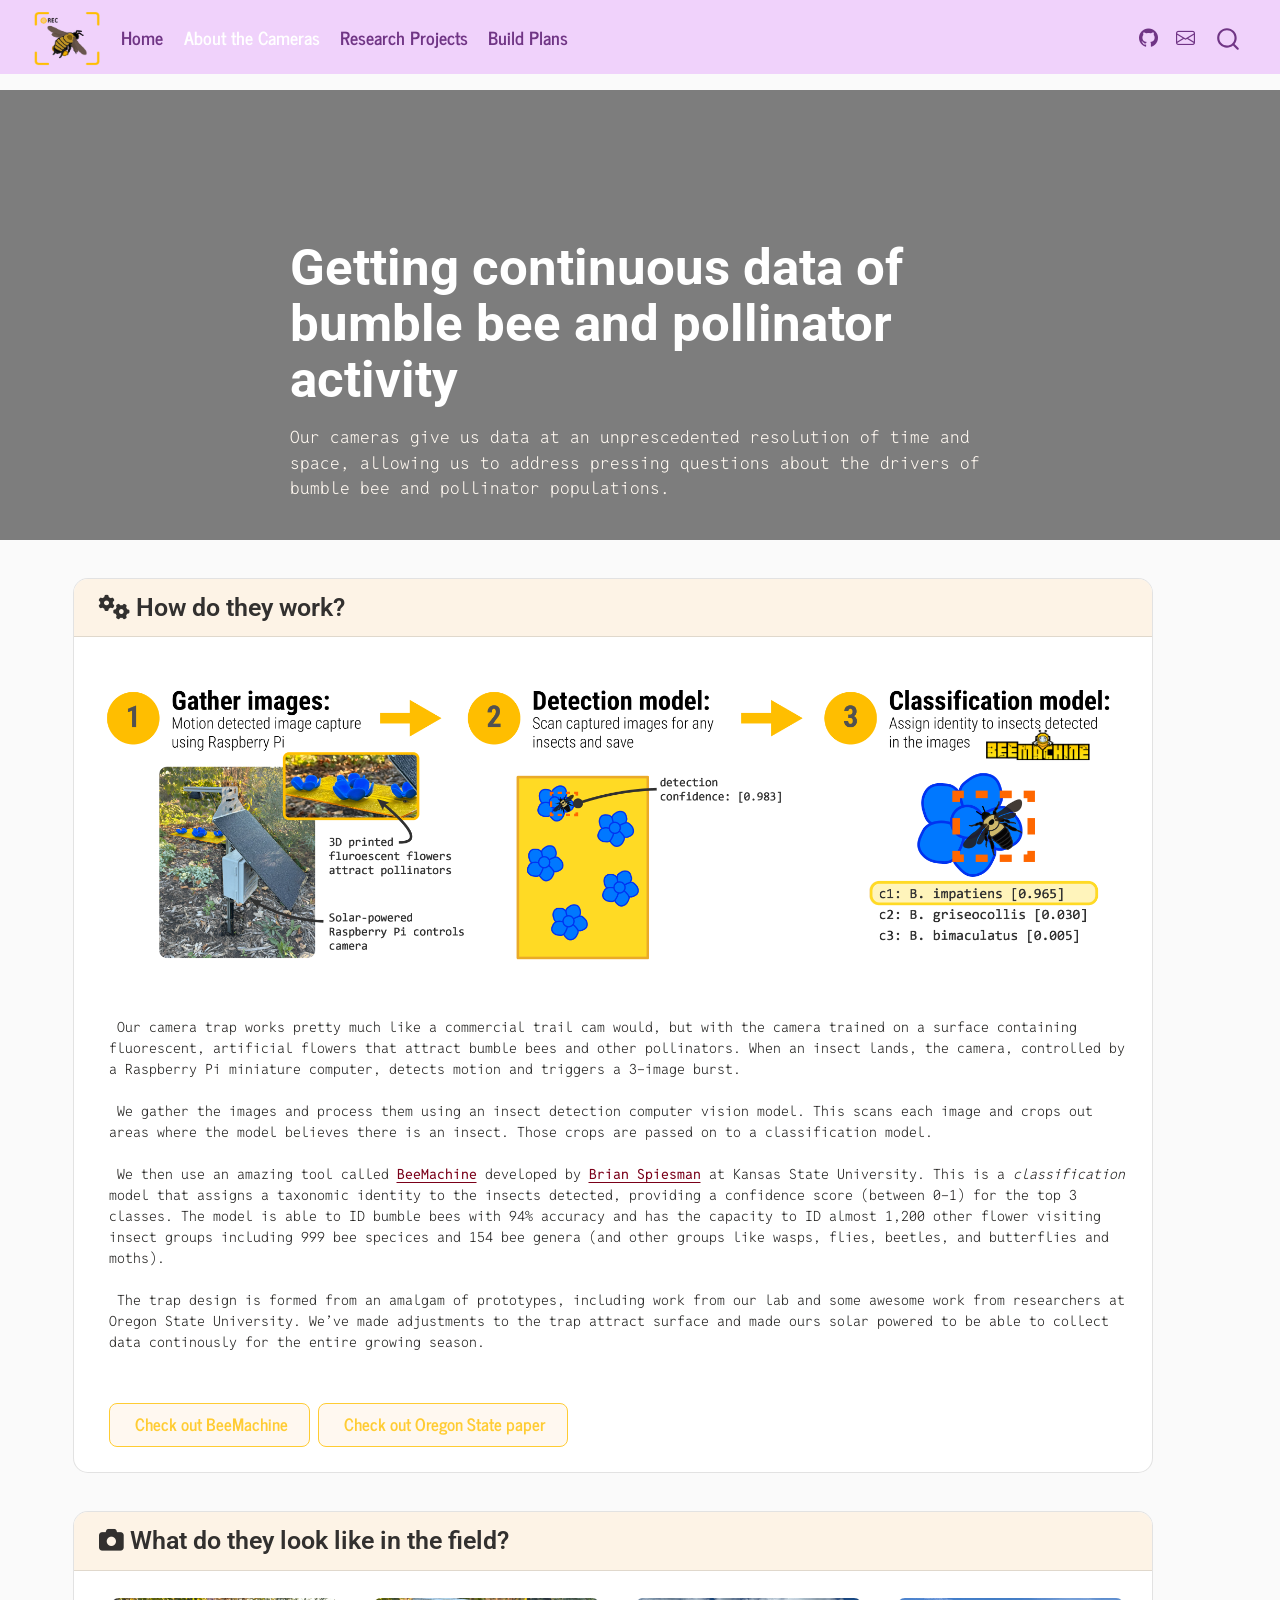
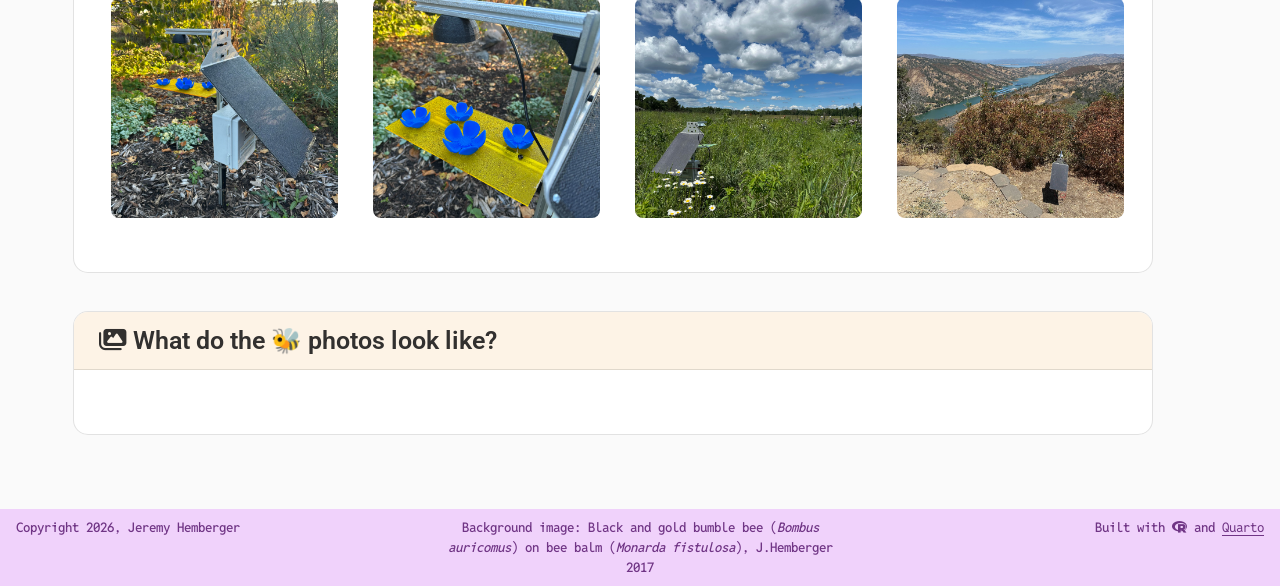
==== commit b6a29968: "full render deploy" ====
--- a/docs/about.html
+++ b/docs/about.html
@@ -45,7 +45,7 @@
 <link href="site_libs/quarto-html/quarto-syntax-highlighting-64a204ab8560d761af7679ceaba22944.css" rel="stylesheet" id="quarto-text-highlighting-styles">
 <script src="site_libs/bootstrap/bootstrap.min.js"></script>
 <link href="site_libs/bootstrap/bootstrap-icons.css" rel="stylesheet">
-<link href="site_libs/bootstrap/bootstrap-8f843fb7ed270fe64f6b60030a86cdc5.min.css" rel="stylesheet" append-hash="true" id="quarto-bootstrap" data-mode="light">
+<link href="site_libs/bootstrap/bootstrap-4da29f589920bc24f2eebbb9bcafd398.min.css" rel="stylesheet" append-hash="true" id="quarto-bootstrap" data-mode="light">
 <link href="site_libs/quarto-contrib/fontawesome6-6.7.2/all.min.css" rel="stylesheet">
 <link href="site_libs/quarto-contrib/fontawesome6-6.7.2/latex-fontsize.css" rel="stylesheet">
 <script src="site_libs/quarto-contrib/iconify-3.0.0/iconify-icon.min.js"></script>
@@ -114,7 +114,7 @@
 <span class="menu-text">Research Projects</span></a>
   </li>  
   <li class="nav-item">
-    <a class="nav-link" href="./build-plans.html"> 
+    <a class="nav-link" href="https://www.github.com/ibug-lab/bombuscam"> 
 <span class="menu-text">Build Plans</span></a>
   </li>  
 </ul>
@@ -172,7 +172,7 @@
 <p><br></p>
 <div class="quarto-figure quarto-figure-center">
 <figure class="figure">
-<p><img src="media/bombuscam-schematic.png" class="img-fluid quarto-figure quarto-figure-center figure-img" style="width:95.0%"></p>
+<p><img src="media/about/bombuscam-schematic.png" class="img-fluid quarto-figure quarto-figure-center figure-img" style="width:95.0%"></p>
 </figure>
 </div>
 <div class="callout-body">
@@ -180,12 +180,12 @@
 <p><br></p>
 <p><iconify-icon role="img" inline="" icon="fluent:number-circle-2-16-regular" style="font-size: 1.75em;" aria-label="Icon number-circle-2-16-regular from fluent Iconify.design set." title="Icon number-circle-2-16-regular from fluent Iconify.design set."></iconify-icon> We gather the images and process them using an insect detection computer vision model. This scans each image and crops out areas where the model believes there is an insect. Those crops are passed on to a classification model.</p>
 <p><br></p>
-<p><iconify-icon role="img" inline="" icon="fluent:number-circle-3-16-regular" style="font-size: 1.75em;" aria-label="Icon number-circle-3-16-regular from fluent Iconify.design set." title="Icon number-circle-3-16-regular from fluent Iconify.design set."></iconify-icon> We then use an amazing tool called <a href="https://www.beemachine.ai/">BeeMachine</a> developed by <a href="pollinatorlab.com">Brian Spiesman</a> at Kansas State University. This is a <em>classification</em> model that assigns a taxonomic identity to the insects detected, providing a confidence score (between 0-1) for the top 3 classes. The model is able to ID bumble bees with 96% accuracy, and has the capacity to ID almost 1,200 other flower visiting insect groups including 999 bee specices, and 154 bee genera (and other groups like wasps, flies, beetles, and butterflies and moths).</p>
+<p><iconify-icon role="img" inline="" icon="fluent:number-circle-3-16-regular" style="font-size: 1.75em;" aria-label="Icon number-circle-3-16-regular from fluent Iconify.design set." title="Icon number-circle-3-16-regular from fluent Iconify.design set."></iconify-icon> We then use an amazing tool called <a href="https://www.beemachine.ai/">BeeMachine</a> developed by <a href="pollinatorlab.com">Brian Spiesman</a> at Kansas State University. This is a <em>classification</em> model that assigns a taxonomic identity to the insects detected, providing a confidence score (between 0-1) for the top 3 classes. The model is able to ID bumble bees with 94% accuracy and has the capacity to ID almost 1,200 other flower visiting insect groups including 999 bee specices and 154 bee genera (and other groups like wasps, flies, beetles, and butterflies and moths).</p>
 <p><br></p>
 <p><iconify-icon role="img" inline="" icon="clarity:design-line" style="font-size: 1.75em;" aria-label="Icon design-line from clarity Iconify.design set." title="Icon design-line from clarity Iconify.design set."></iconify-icon> The trap design is formed from an amalgam of prototypes, including work from our lab and some awesome work from researchers at Oregon State University. We’ve made adjustments to the trap attract surface and made ours solar powered to be able to collect data continously for the entire growing season.</p>
 </div>
 <div class="callout-body">
-<p><a href="https://www.beemachine.ai/" class="btn btn-primary" role="button"><iconify-icon role="img" inline="" icon="lucide-lab:bee" style="font-size: 1.5em;" aria-label="Icon bee from lucide-lab Iconify.design set." title="Icon bee from lucide-lab Iconify.design set."></iconify-icon> Check out BeeMachine</a> <a href="https://www.beemachine.ai/" class="btn btn-primary" role="button"><iconify-icon role="img" inline="" icon="fluent-mdl2:script" style="font-size: 1.5em;" aria-label="Icon script from fluent-mdl2 Iconify.design set." title="Icon script from fluent-mdl2 Iconify.design set."></iconify-icon> Check out Oregon State paper</a></p>
+<p><a href="https://www.beemachine.ai/" class="btn btn-primary" role="button"><iconify-icon role="img" inline="" icon="lucide-lab:bee" style="font-size: 1.5em;" aria-label="Icon bee from lucide-lab Iconify.design set." title="Icon bee from lucide-lab Iconify.design set."></iconify-icon> Check out BeeMachine</a> <a href="https://zslpublications.onlinelibrary.wiley.com/doi/10.1002/rse2.70091" class="btn btn-primary" role="button"><iconify-icon role="img" inline="" icon="fluent-mdl2:script" style="font-size: 1.5em;" aria-label="Icon script from fluent-mdl2 Iconify.design set." title="Icon script from fluent-mdl2 Iconify.design set."></iconify-icon> Check out Oregon State paper</a></p>
 </div>
 </div>
 <p><br></p>
@@ -197,16 +197,16 @@
 <div class="quarto-layout-panel" data-layout="[1,1,1,1]">
 <div class="quarto-layout-row">
 <div class="quarto-layout-cell" style="flex-basis: 25.0%;justify-content: center;">
-<p><a href="./media/trap-closeup.jpeg" class="lightbox" data-gallery="quarto-lightbox-gallery-1" data-glightbox="description: .lightbox-desc-1;"><img src="./media/trap-closeup.jpeg" class="uniform-gallery img-fluid"></a></p>
+<p><a href="./media/about/trap-closeup.jpeg" class="lightbox" data-glightbox="description: .lightbox-desc-1;" data-gallery="quarto-lightbox-gallery-1"><img src="./media/about/trap-closeup.jpeg" class="uniform-gallery img-fluid"></a></p>
 </div>
 <div class="quarto-layout-cell" style="flex-basis: 25.0%;justify-content: center;">
-<p><a href="./media/new-platform.jpeg" class="lightbox" data-gallery="quarto-lightbox-gallery-2" data-glightbox="description: .lightbox-desc-2;"><img src="./media/new-platform.jpeg" class="uniform-gallery img-fluid"></a></p>
+<p><a href="./media/about/new-platform.jpeg" class="lightbox" data-glightbox="description: .lightbox-desc-2;" data-gallery="quarto-lightbox-gallery-2"><img src="./media/about/new-platform.jpeg" class="uniform-gallery img-fluid"></a></p>
 </div>
 <div class="quarto-layout-cell" style="flex-basis: 25.0%;justify-content: center;">
-<p><a href="./media/cedarcrk-bombuscam.jpeg" class="lightbox" data-gallery="quarto-lightbox-gallery-3" data-glightbox="description: .lightbox-desc-3;"><img src="./media/cedarcrk-bombuscam.jpeg" class="uniform-gallery img-fluid"></a></p>
+<p><a href="./media/about/cedarcrk-bombuscam.jpeg" class="lightbox" data-glightbox="description: .lightbox-desc-3;" data-gallery="quarto-lightbox-gallery-3"><img src="./media/about/cedarcrk-bombuscam.jpeg" class="uniform-gallery img-fluid"></a></p>
 </div>
 <div class="quarto-layout-cell" style="flex-basis: 25.0%;justify-content: center;">
-<p><a href="./media/quail-bombuscam.jpeg" class="lightbox" data-gallery="quarto-lightbox-gallery-4" data-glightbox="description: .lightbox-desc-4;"><img src="./media/quail-bombuscam.jpeg" class="uniform-gallery img-fluid"></a></p>
+<p><a href="./media/about/quail-bombuscam.jpeg" class="lightbox" data-glightbox="description: .lightbox-desc-4;" data-gallery="quarto-lightbox-gallery-4"><img src="./media/about/quail-bombuscam.jpeg" class="uniform-gallery img-fluid"></a></p>
 </div>
 </div>
 </div>
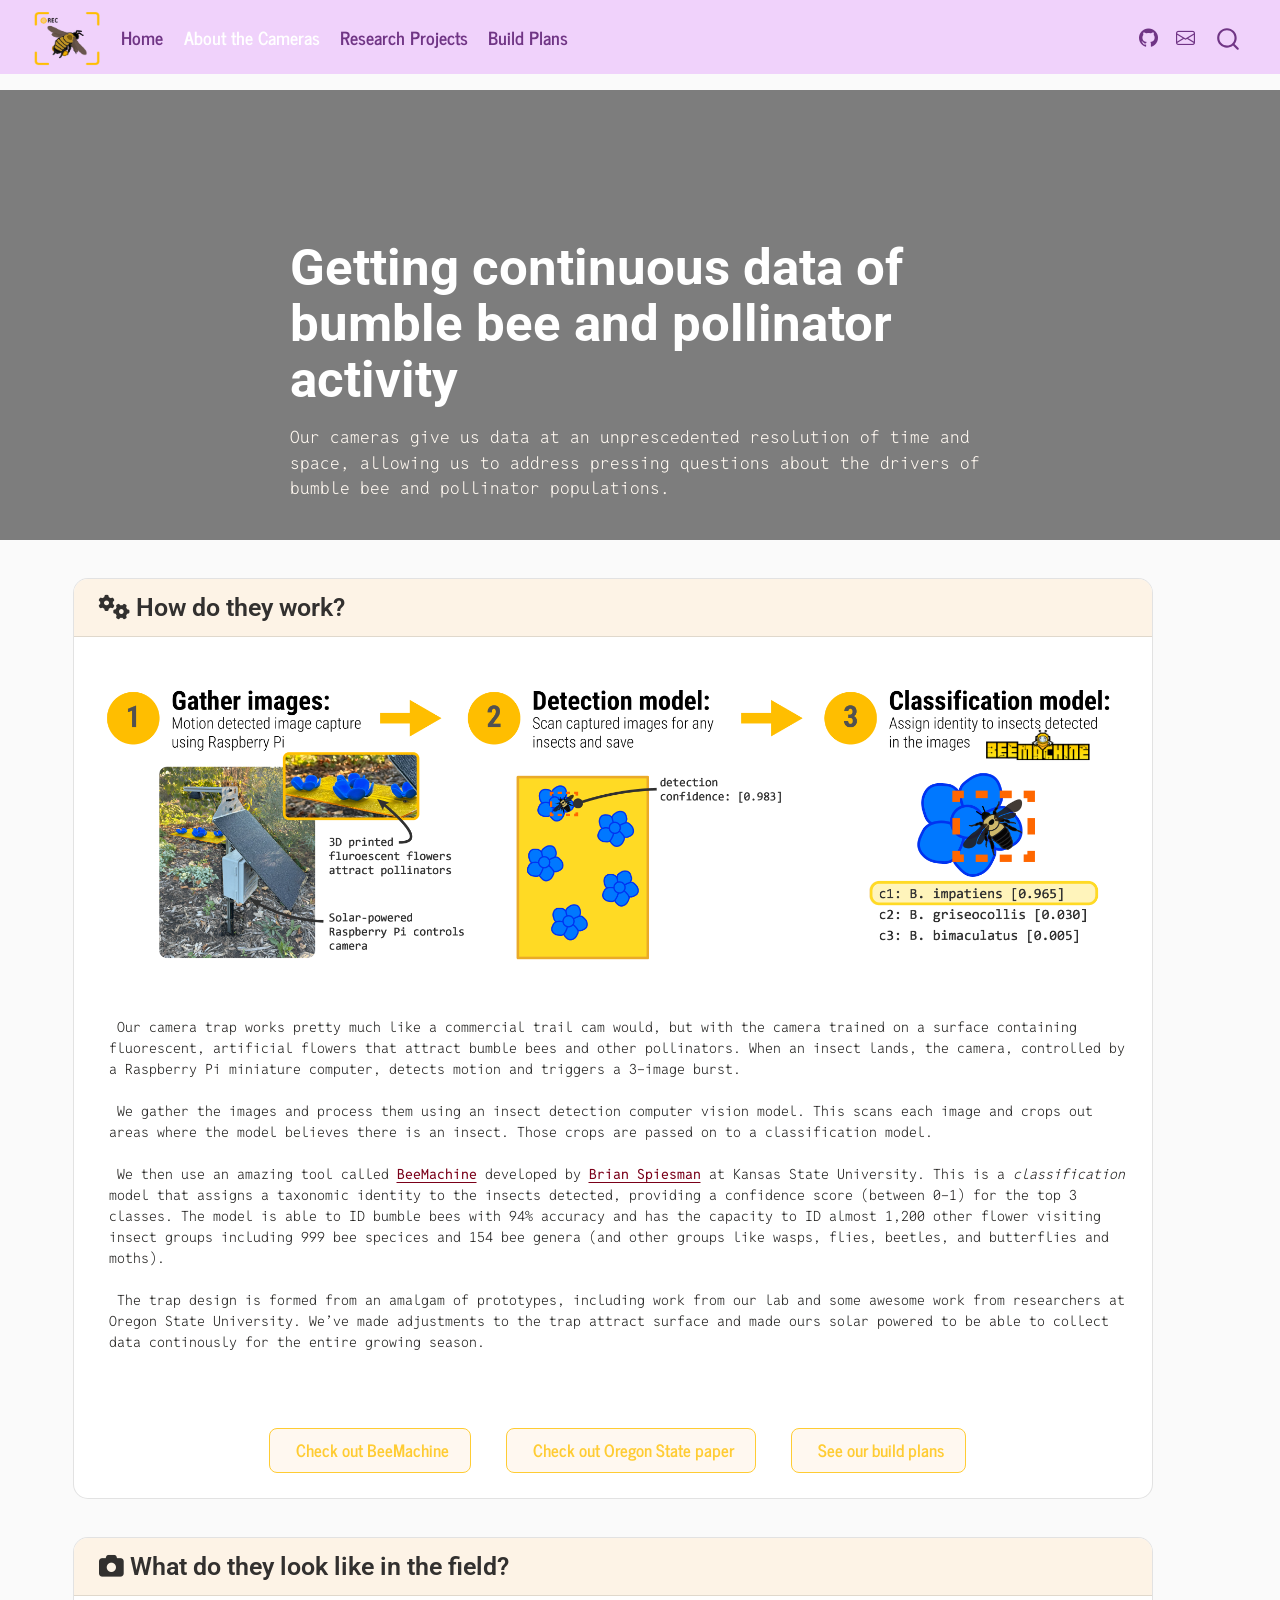
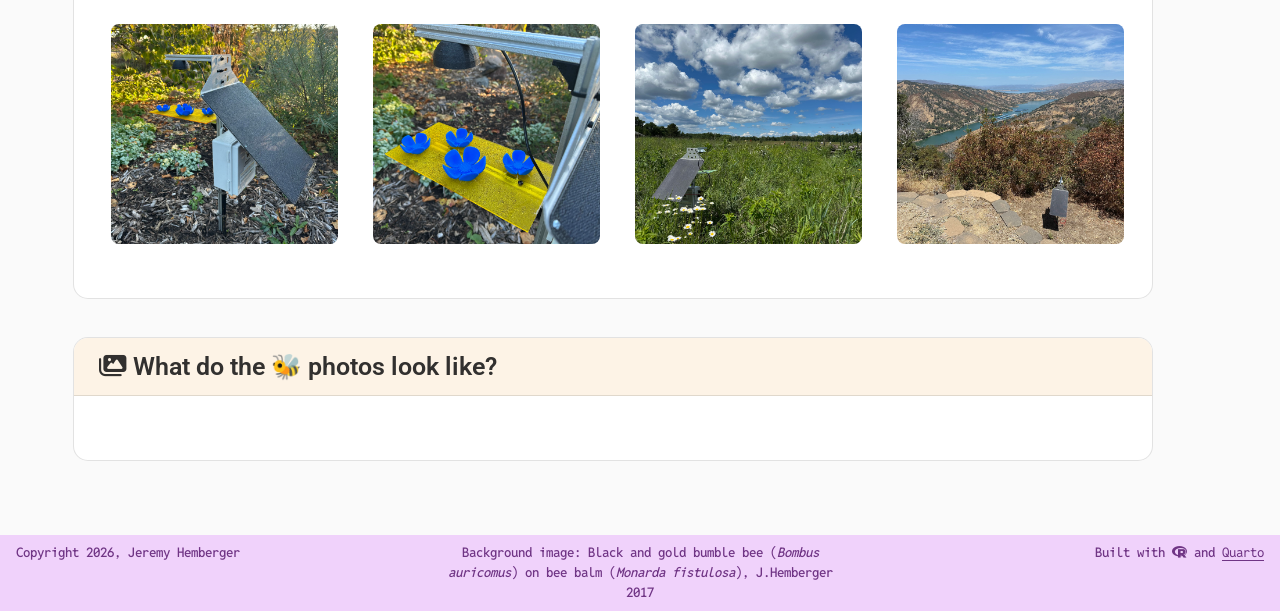
==== commit df987a6a: "update about page" ====
--- a/docs/about.html
+++ b/docs/about.html
@@ -45,7 +45,7 @@
 <link href="site_libs/quarto-html/quarto-syntax-highlighting-64a204ab8560d761af7679ceaba22944.css" rel="stylesheet" id="quarto-text-highlighting-styles">
 <script src="site_libs/bootstrap/bootstrap.min.js"></script>
 <link href="site_libs/bootstrap/bootstrap-icons.css" rel="stylesheet">
-<link href="site_libs/bootstrap/bootstrap-4da29f589920bc24f2eebbb9bcafd398.min.css" rel="stylesheet" append-hash="true" id="quarto-bootstrap" data-mode="light">
+<link href="site_libs/bootstrap/bootstrap-892a65f2e1fbd727a72fb038aaf28892.min.css" rel="stylesheet" append-hash="true" id="quarto-bootstrap" data-mode="light">
 <link href="site_libs/quarto-contrib/fontawesome6-6.7.2/all.min.css" rel="stylesheet">
 <link href="site_libs/quarto-contrib/fontawesome6-6.7.2/latex-fontsize.css" rel="stylesheet">
 <script src="site_libs/quarto-contrib/iconify-3.0.0/iconify-icon.min.js"></script>
@@ -153,7 +153,7 @@
 
 <div class="video-hero">
 <video autoplay="" loop="" muted="" playsinline="">
-  <source src="media/bumbles.mov" type="video/quicktime">
+  <source src="media/about/bumbles.mov" type="video/quicktime">
   Your browser does not support the video tag.
 </video>
 <div class="hero-overlay"></div>
@@ -184,8 +184,10 @@
 <p><br></p>
 <p><iconify-icon role="img" inline="" icon="clarity:design-line" style="font-size: 1.75em;" aria-label="Icon design-line from clarity Iconify.design set." title="Icon design-line from clarity Iconify.design set."></iconify-icon> The trap design is formed from an amalgam of prototypes, including work from our lab and some awesome work from researchers at Oregon State University. We’ve made adjustments to the trap attract surface and made ours solar powered to be able to collect data continously for the entire growing season.</p>
 </div>
-<div class="callout-body">
-<p><a href="https://www.beemachine.ai/" class="btn btn-primary" role="button"><iconify-icon role="img" inline="" icon="lucide-lab:bee" style="font-size: 1.5em;" aria-label="Icon bee from lucide-lab Iconify.design set." title="Icon bee from lucide-lab Iconify.design set."></iconify-icon> Check out BeeMachine</a> <a href="https://zslpublications.onlinelibrary.wiley.com/doi/10.1002/rse2.70091" class="btn btn-primary" role="button"><iconify-icon role="img" inline="" icon="fluent-mdl2:script" style="font-size: 1.5em;" aria-label="Icon script from fluent-mdl2 Iconify.design set." title="Icon script from fluent-mdl2 Iconify.design set."></iconify-icon> Check out Oregon State paper</a></p>
+<div class="callout-body button-row">
+<p><a href="https://www.beemachine.ai/" class="btn btn-primary" role="button"><iconify-icon role="img" inline="" icon="lucide-lab:bee" style="font-size: 1.5em;" aria-label="Icon bee from lucide-lab Iconify.design set." title="Icon bee from lucide-lab Iconify.design set."></iconify-icon> Check out BeeMachine</a></p>
+<p><a href="https://zslpublications.onlinelibrary.wiley.com/doi/10.1002/rse2.70091" class="btn btn-primary" role="button"><iconify-icon role="img" inline="" icon="fluent-mdl2:script" style="font-size: 1.5em;" aria-label="Icon script from fluent-mdl2 Iconify.design set." title="Icon script from fluent-mdl2 Iconify.design set."></iconify-icon> Check out Oregon State paper</a></p>
+<p><a href="https://github.com/ibug-lab/bombuscam" class="btn btn-primary" role="button"><iconify-icon role="img" inline="" icon="cib:github" style="font-size: 1.5em;" aria-label="Icon github from cib Iconify.design set." title="Icon github from cib Iconify.design set."></iconify-icon> See our build plans</a></p>
 </div>
 </div>
 <p><br></p>
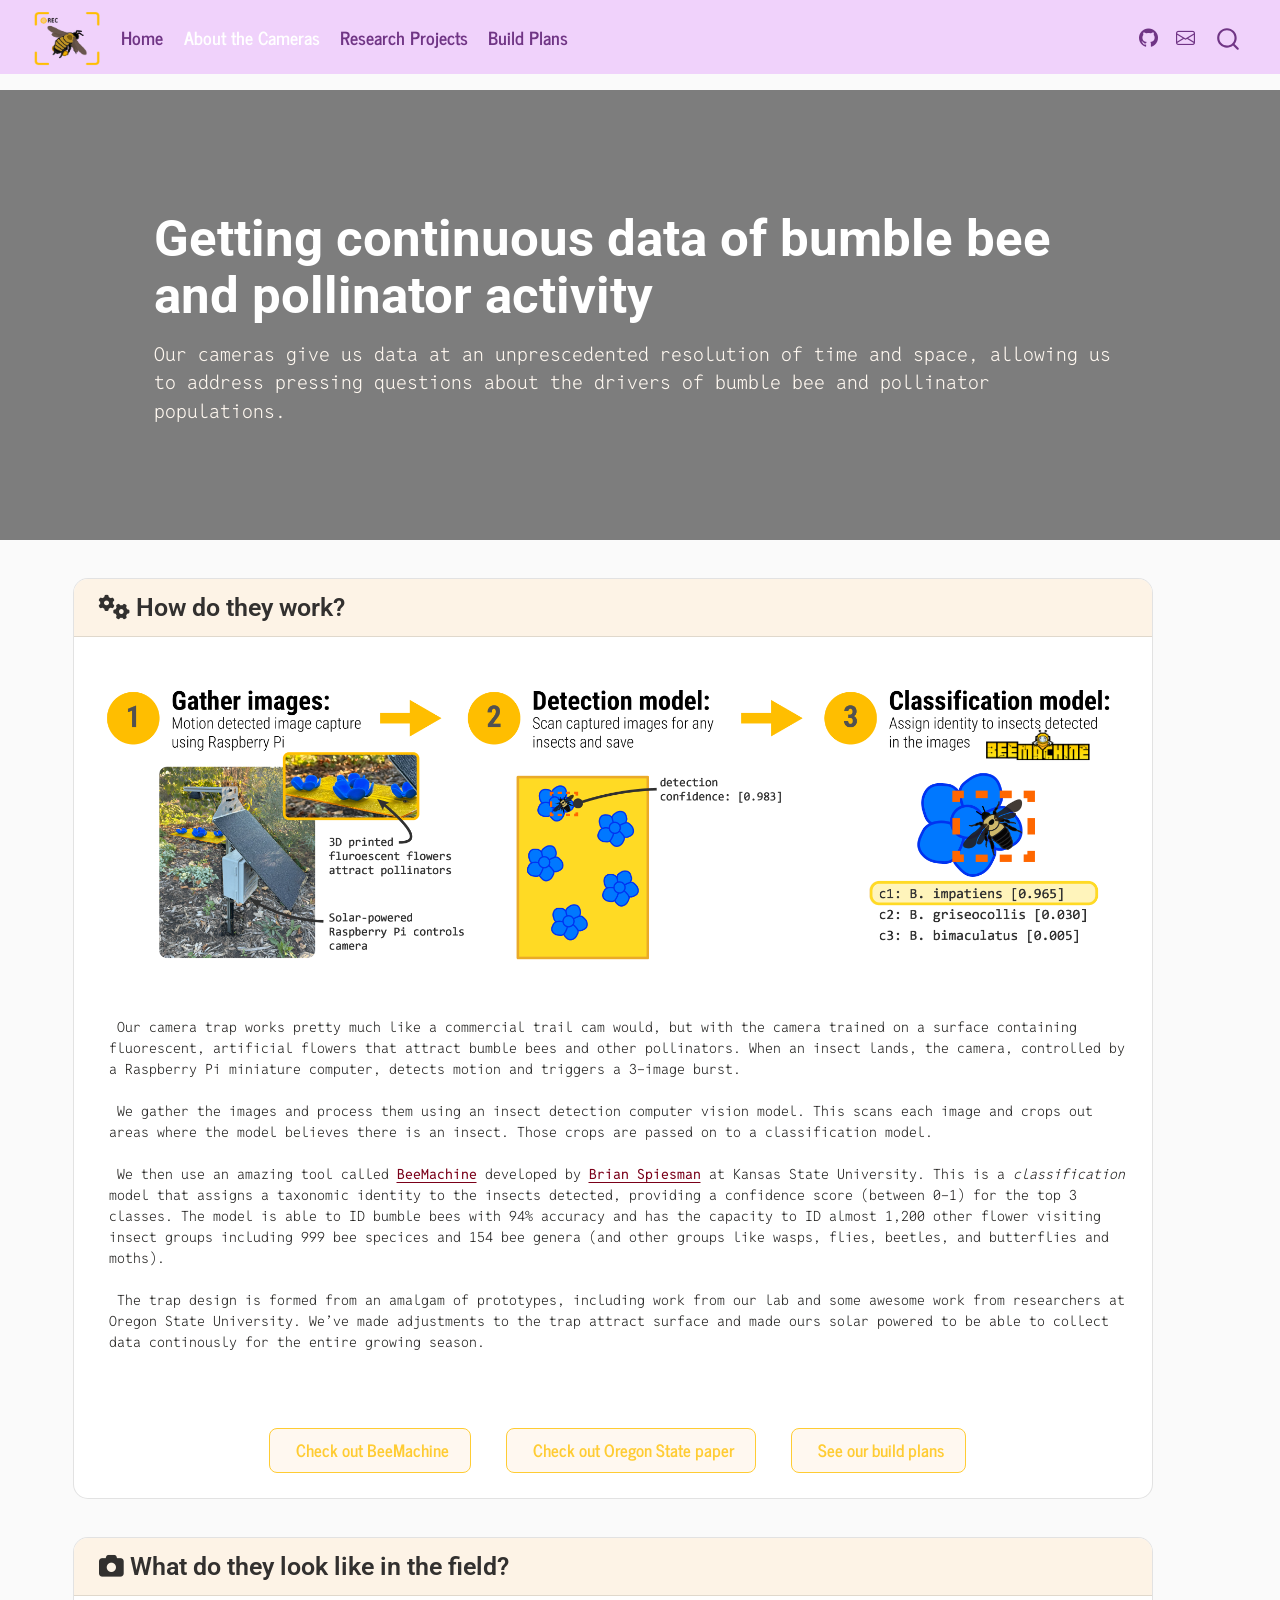
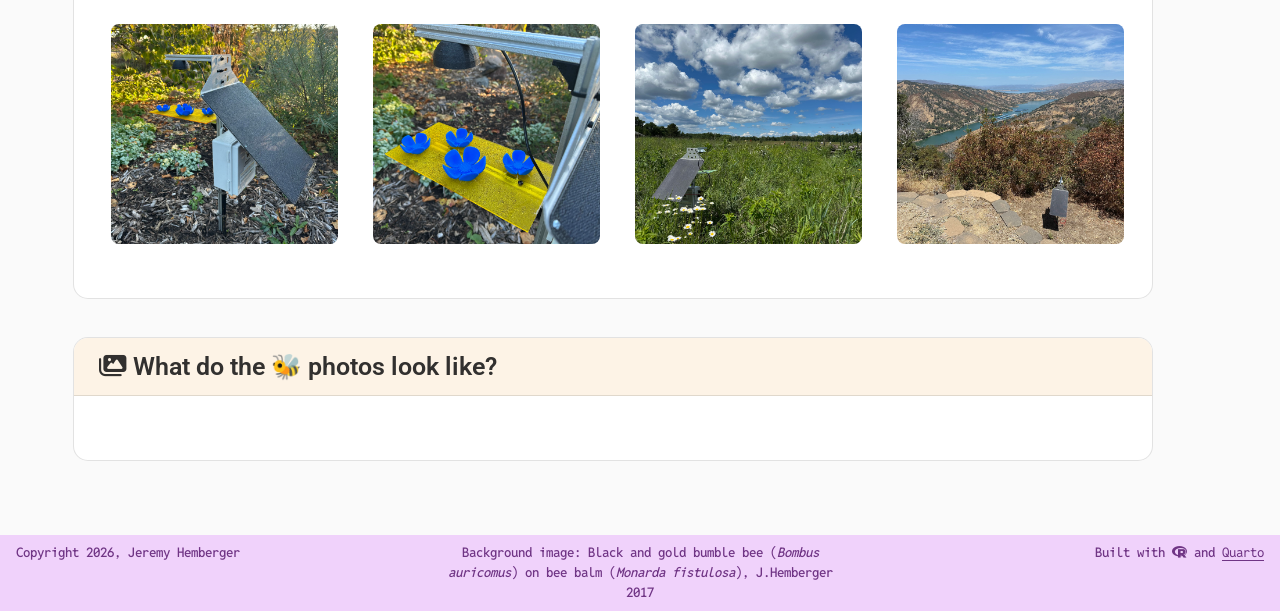
==== commit c725984f: "update hero video text rendering" ====
--- a/docs/about.html
+++ b/docs/about.html
@@ -45,7 +45,7 @@
 <link href="site_libs/quarto-html/quarto-syntax-highlighting-64a204ab8560d761af7679ceaba22944.css" rel="stylesheet" id="quarto-text-highlighting-styles">
 <script src="site_libs/bootstrap/bootstrap.min.js"></script>
 <link href="site_libs/bootstrap/bootstrap-icons.css" rel="stylesheet">
-<link href="site_libs/bootstrap/bootstrap-892a65f2e1fbd727a72fb038aaf28892.min.css" rel="stylesheet" append-hash="true" id="quarto-bootstrap" data-mode="light">
+<link href="site_libs/bootstrap/bootstrap-3cee8f82f10b450dd6a37354452c2d61.min.css" rel="stylesheet" append-hash="true" id="quarto-bootstrap" data-mode="light">
 <link href="site_libs/quarto-contrib/fontawesome6-6.7.2/all.min.css" rel="stylesheet">
 <link href="site_libs/quarto-contrib/fontawesome6-6.7.2/latex-fontsize.css" rel="stylesheet">
 <script src="site_libs/quarto-contrib/iconify-3.0.0/iconify-icon.min.js"></script>
